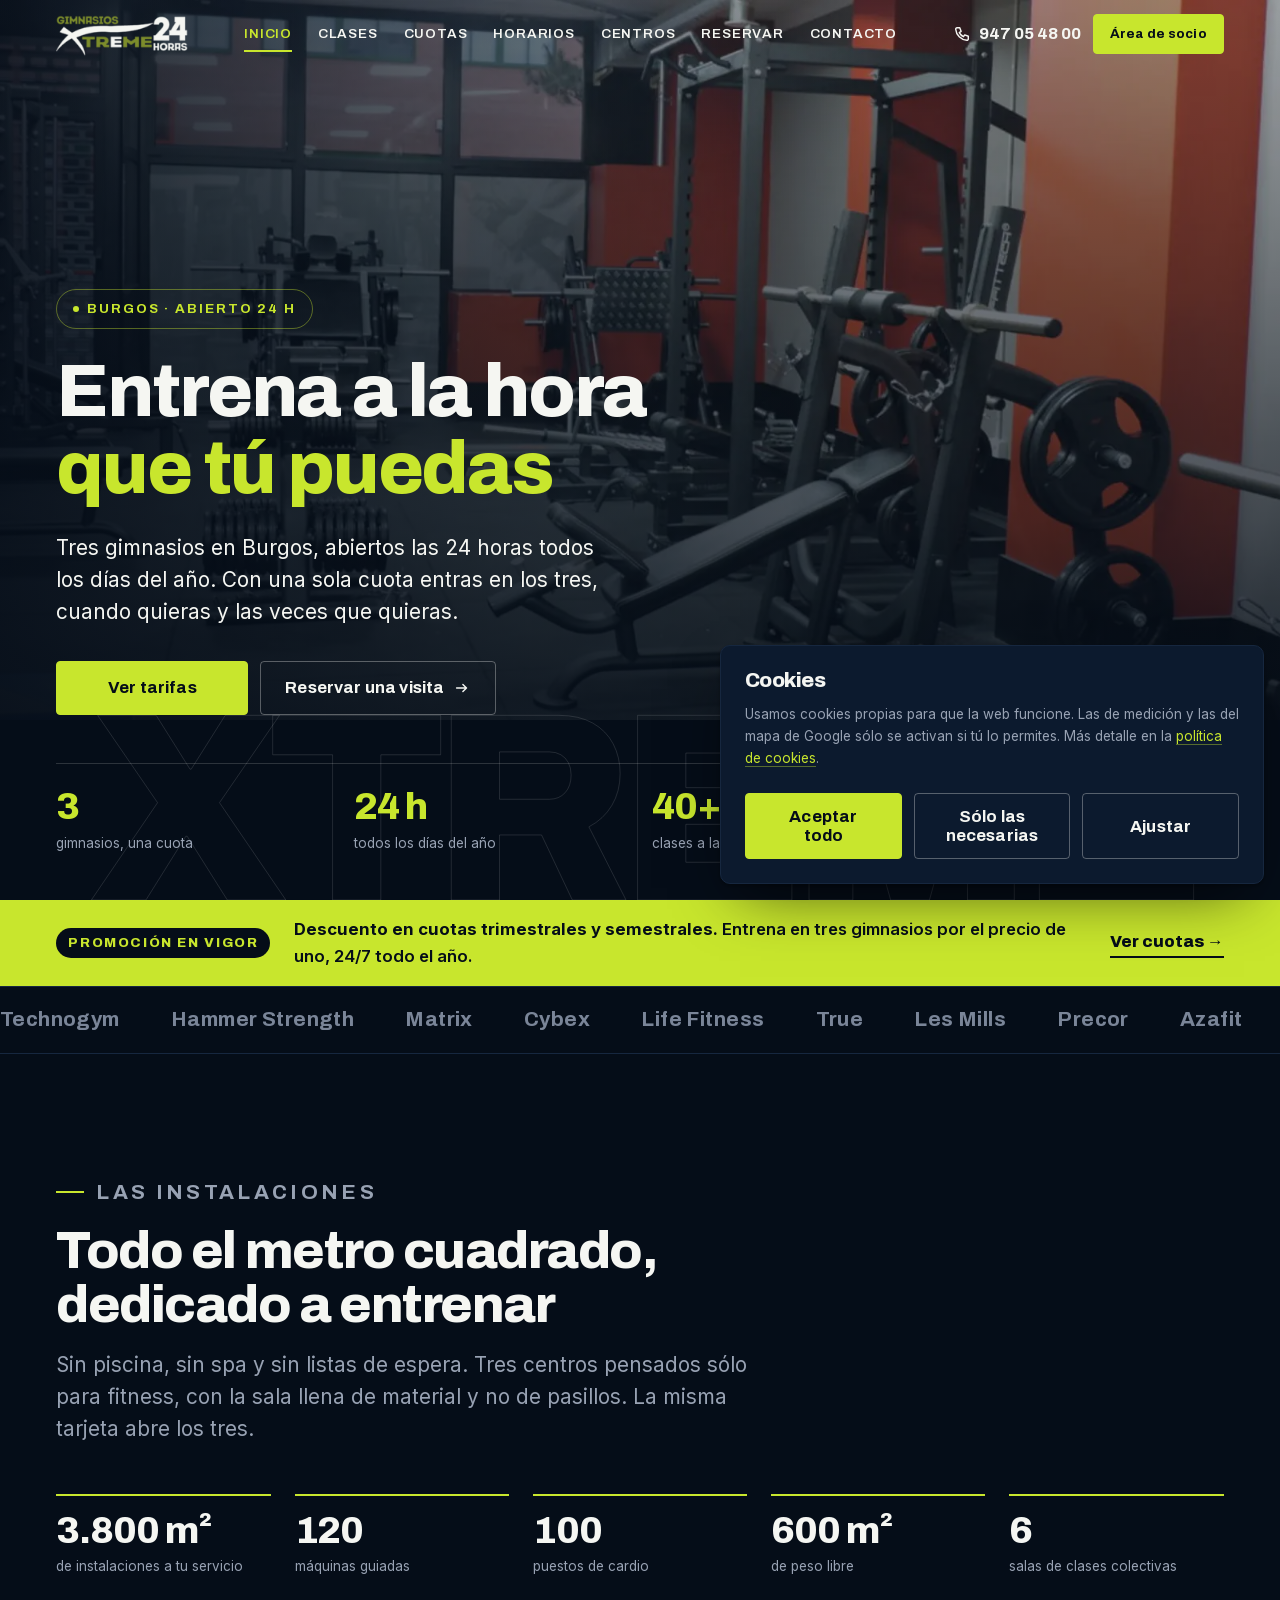
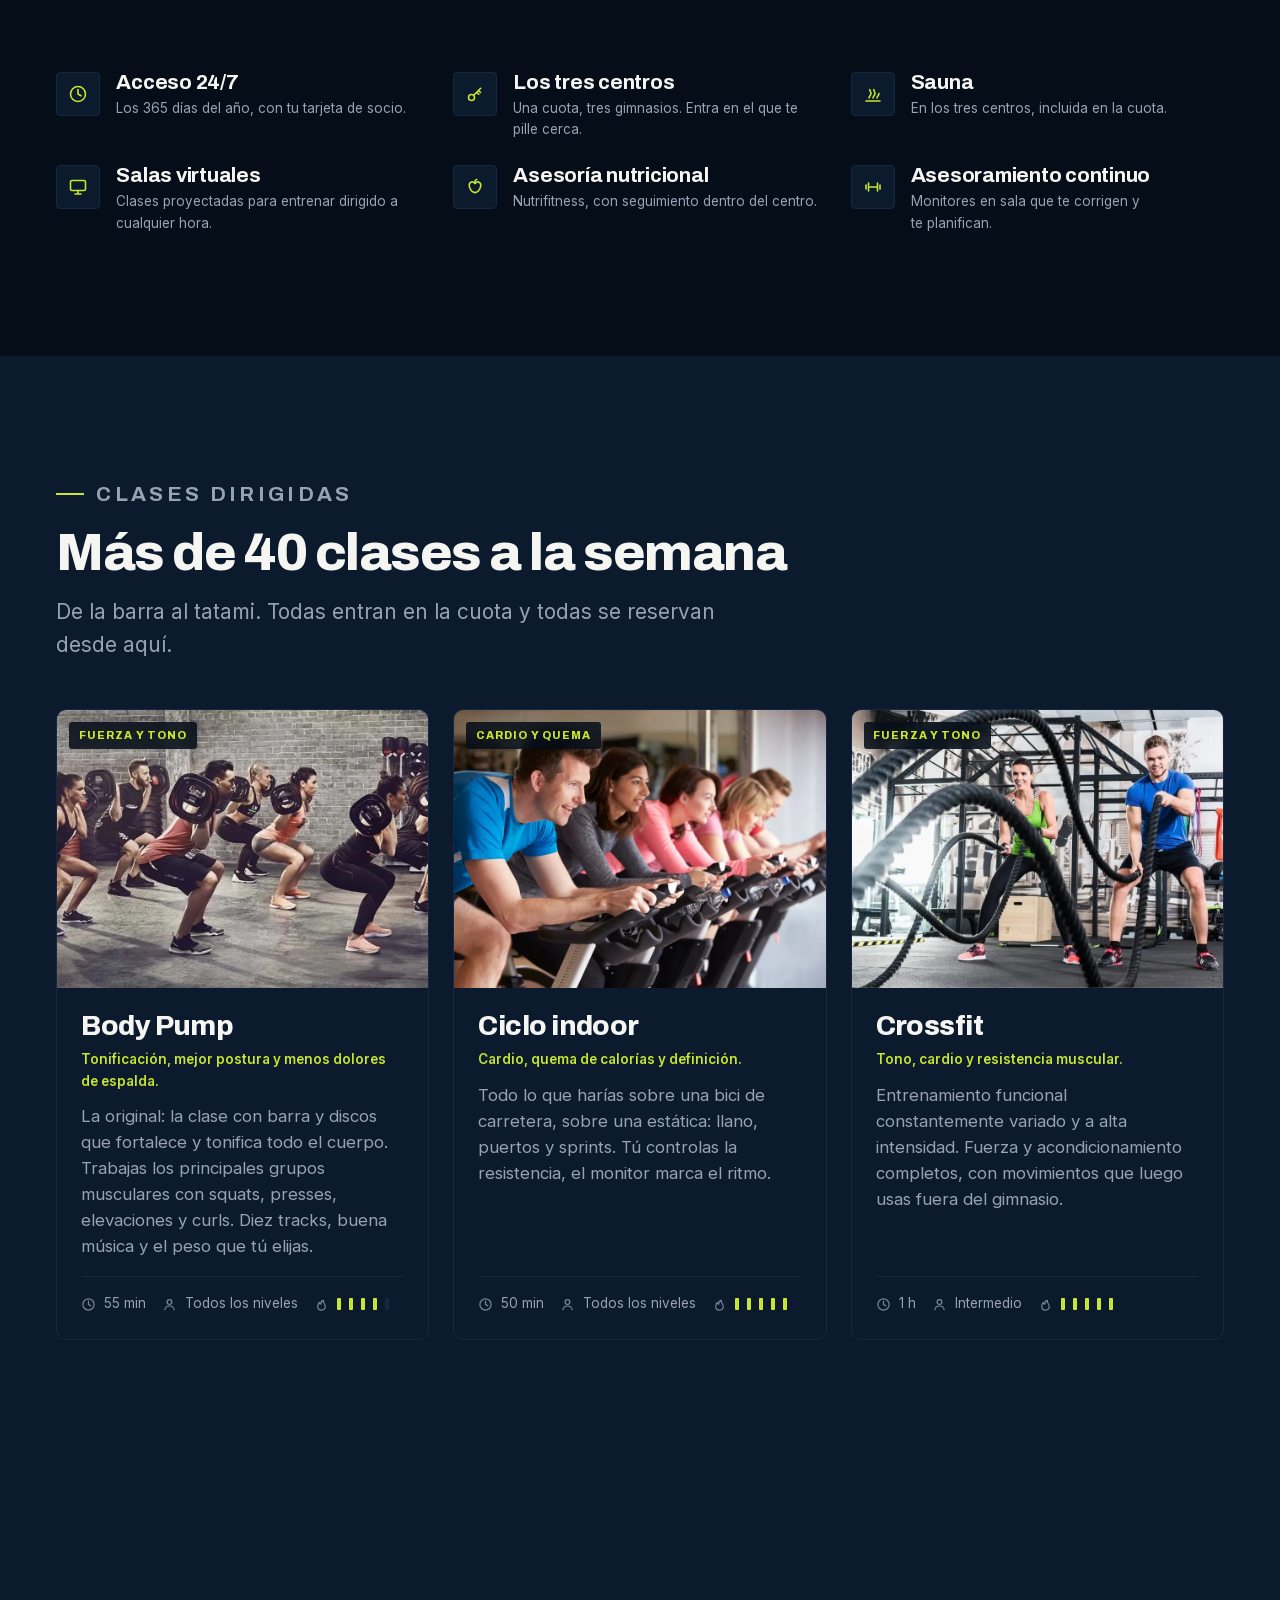
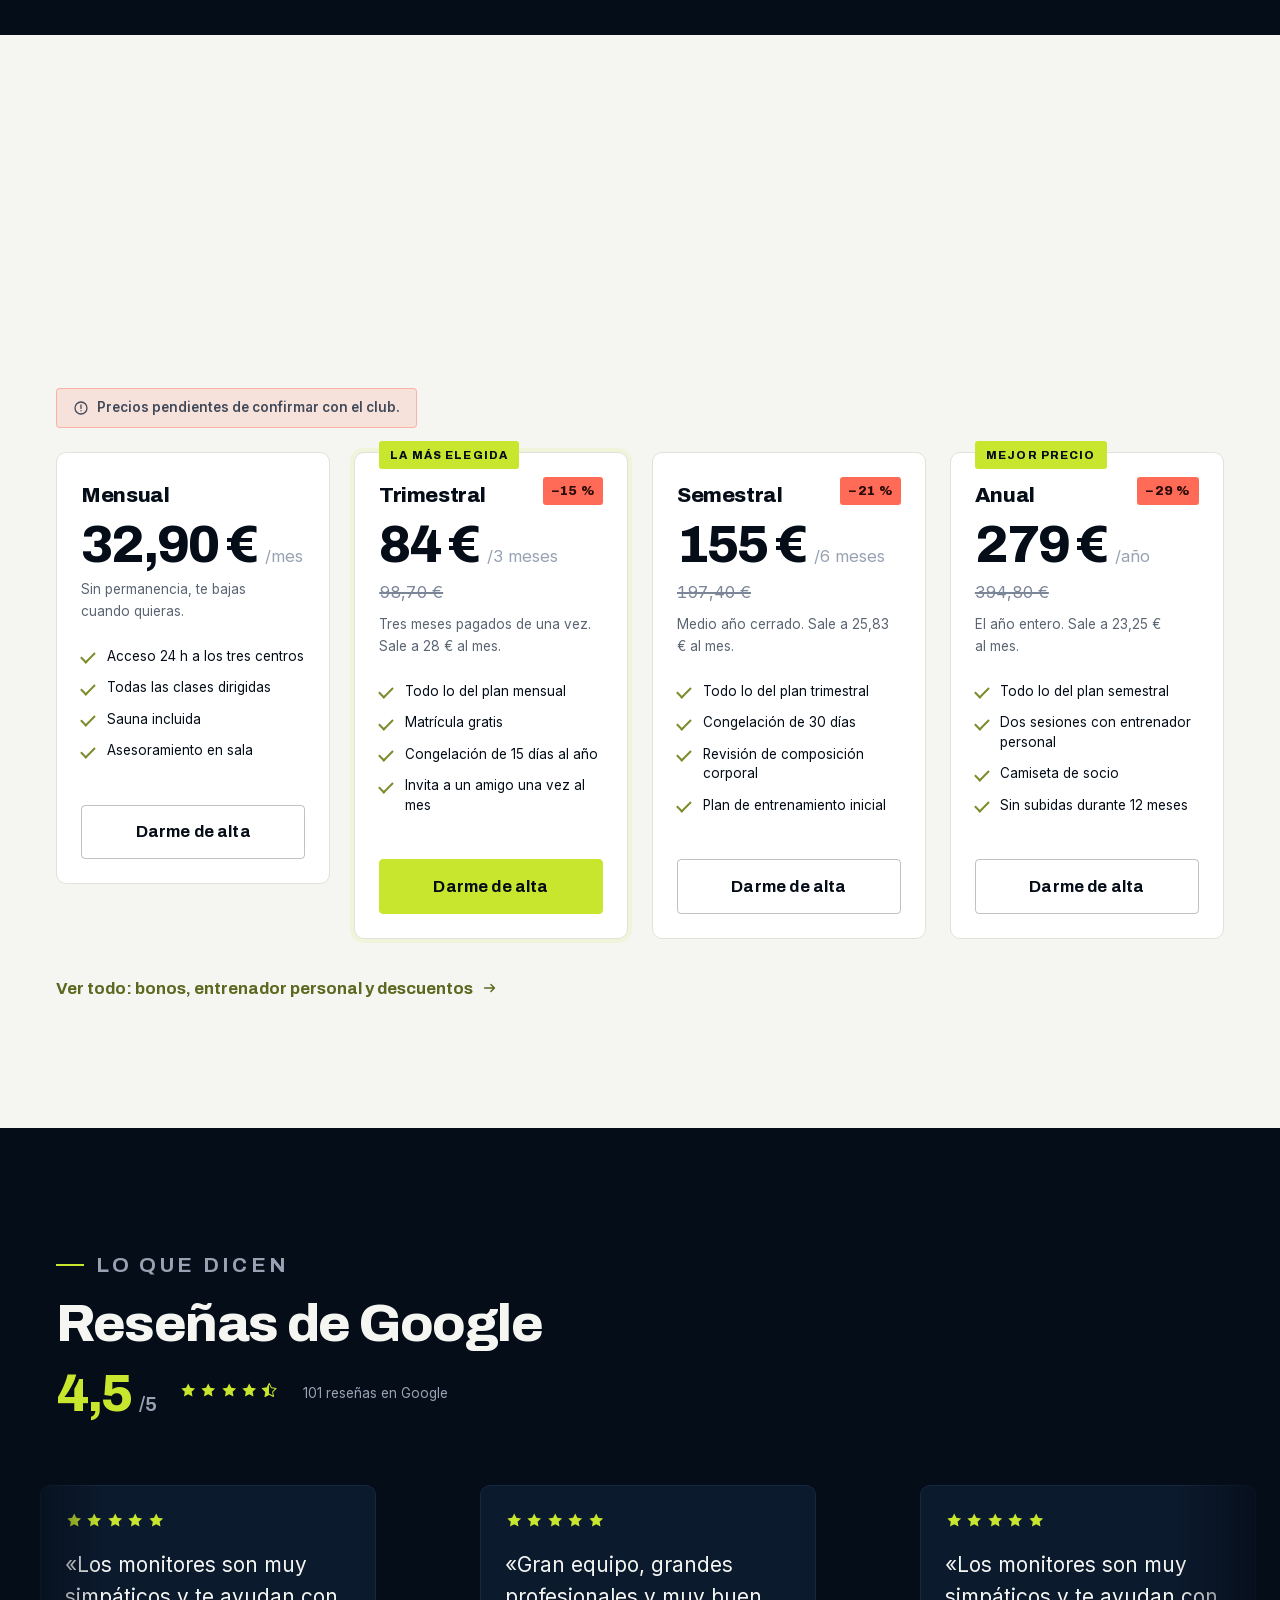
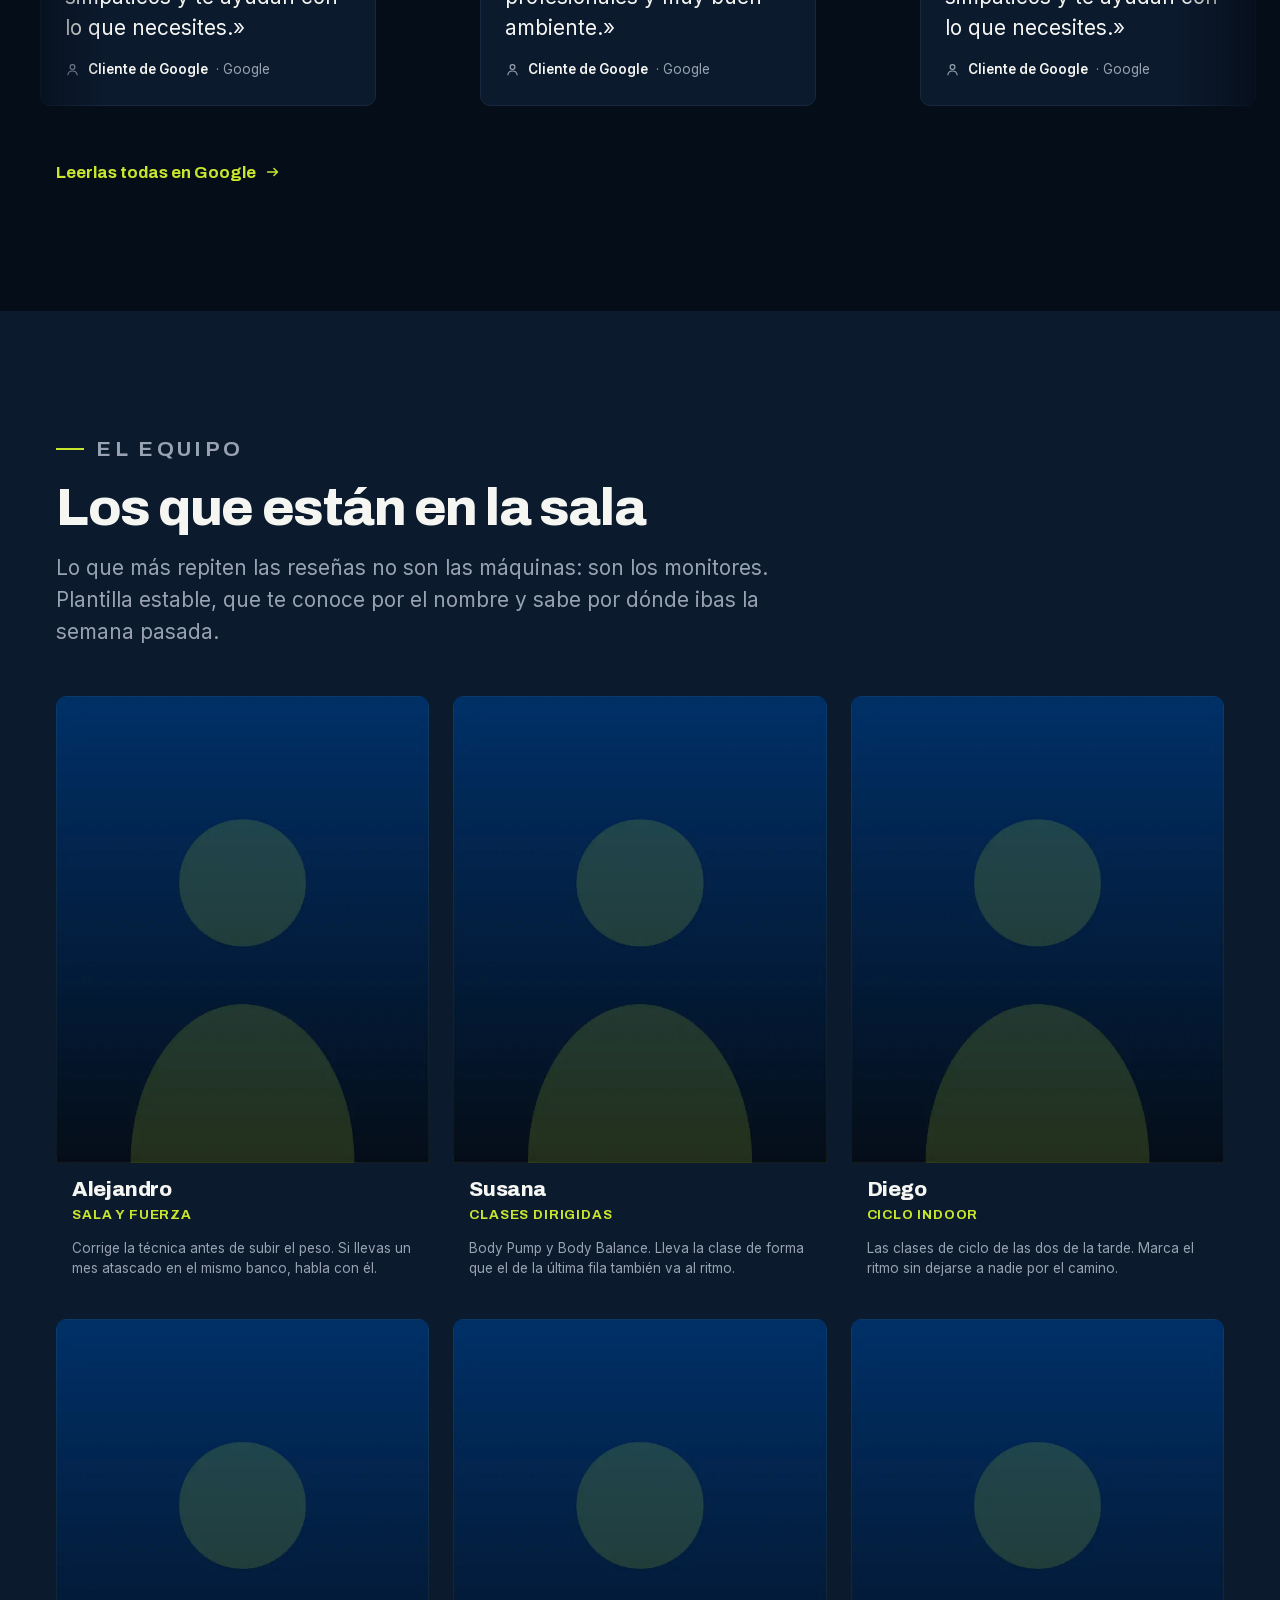
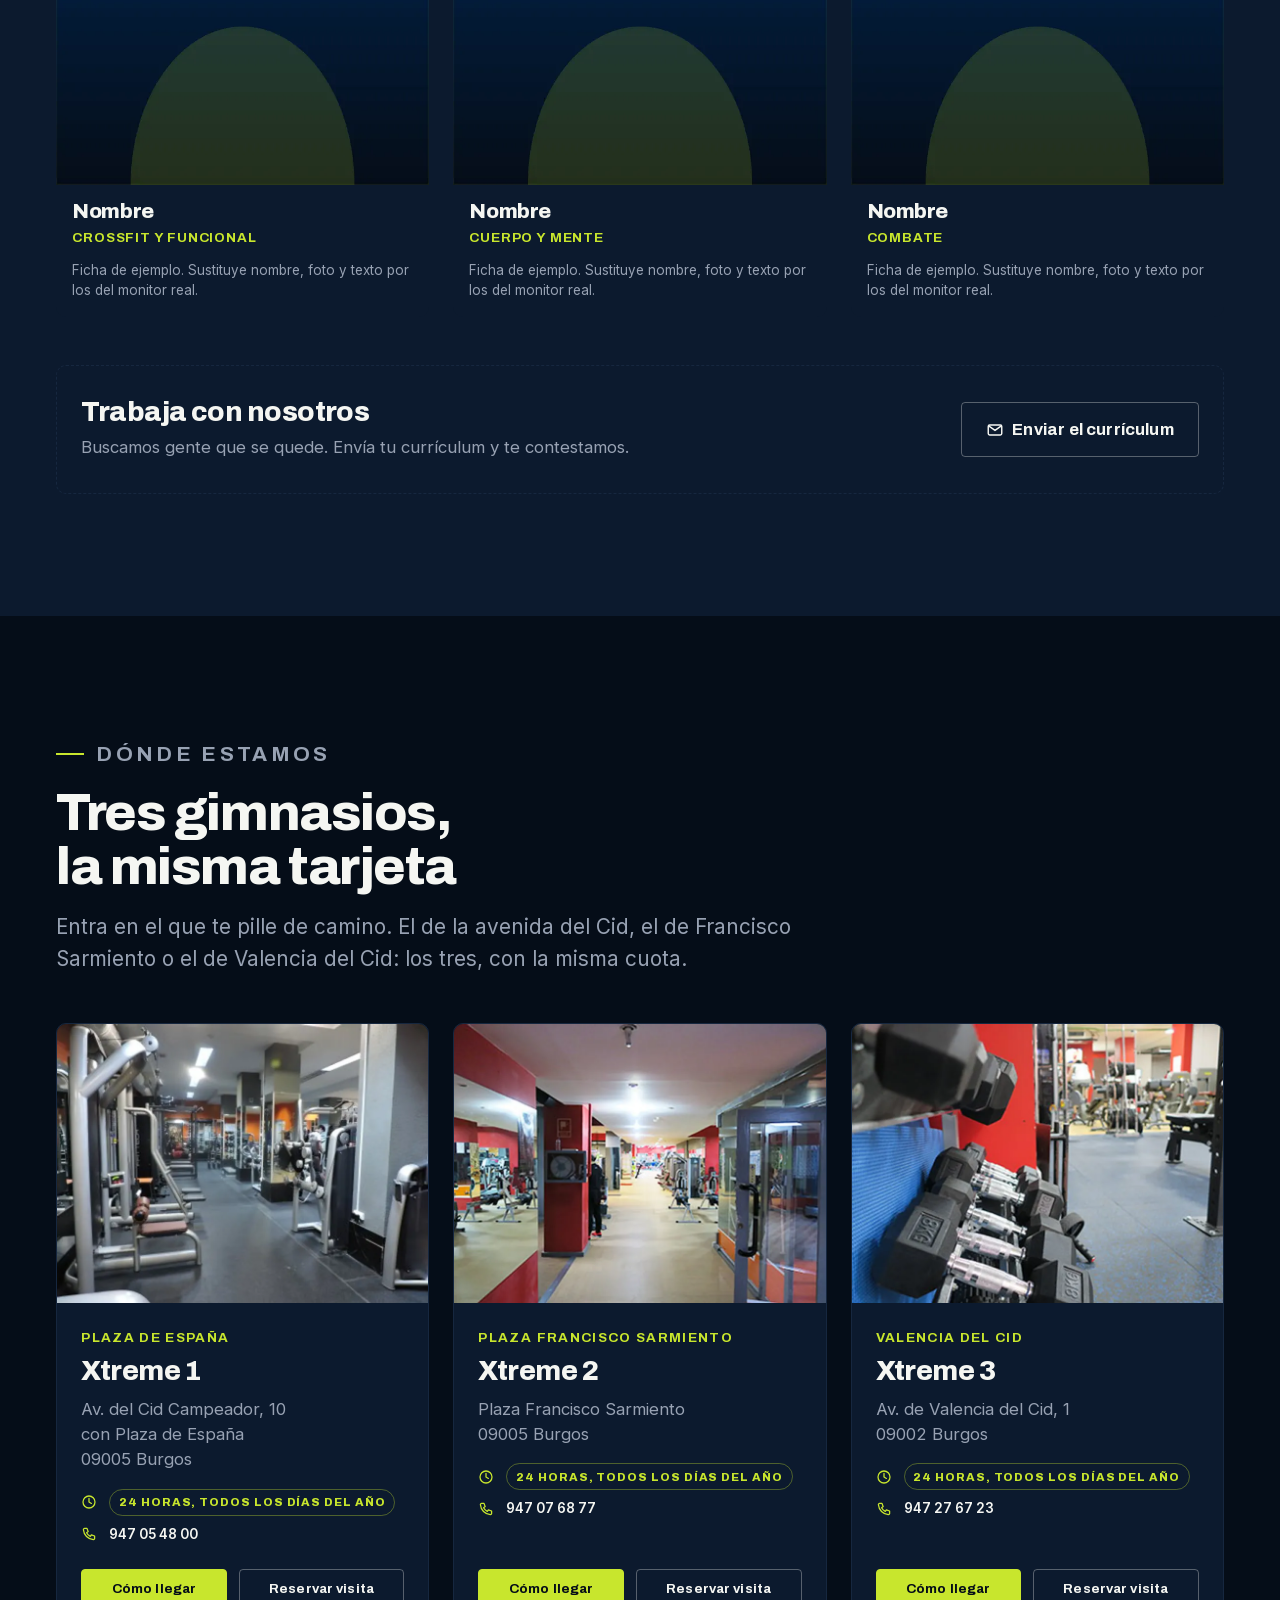
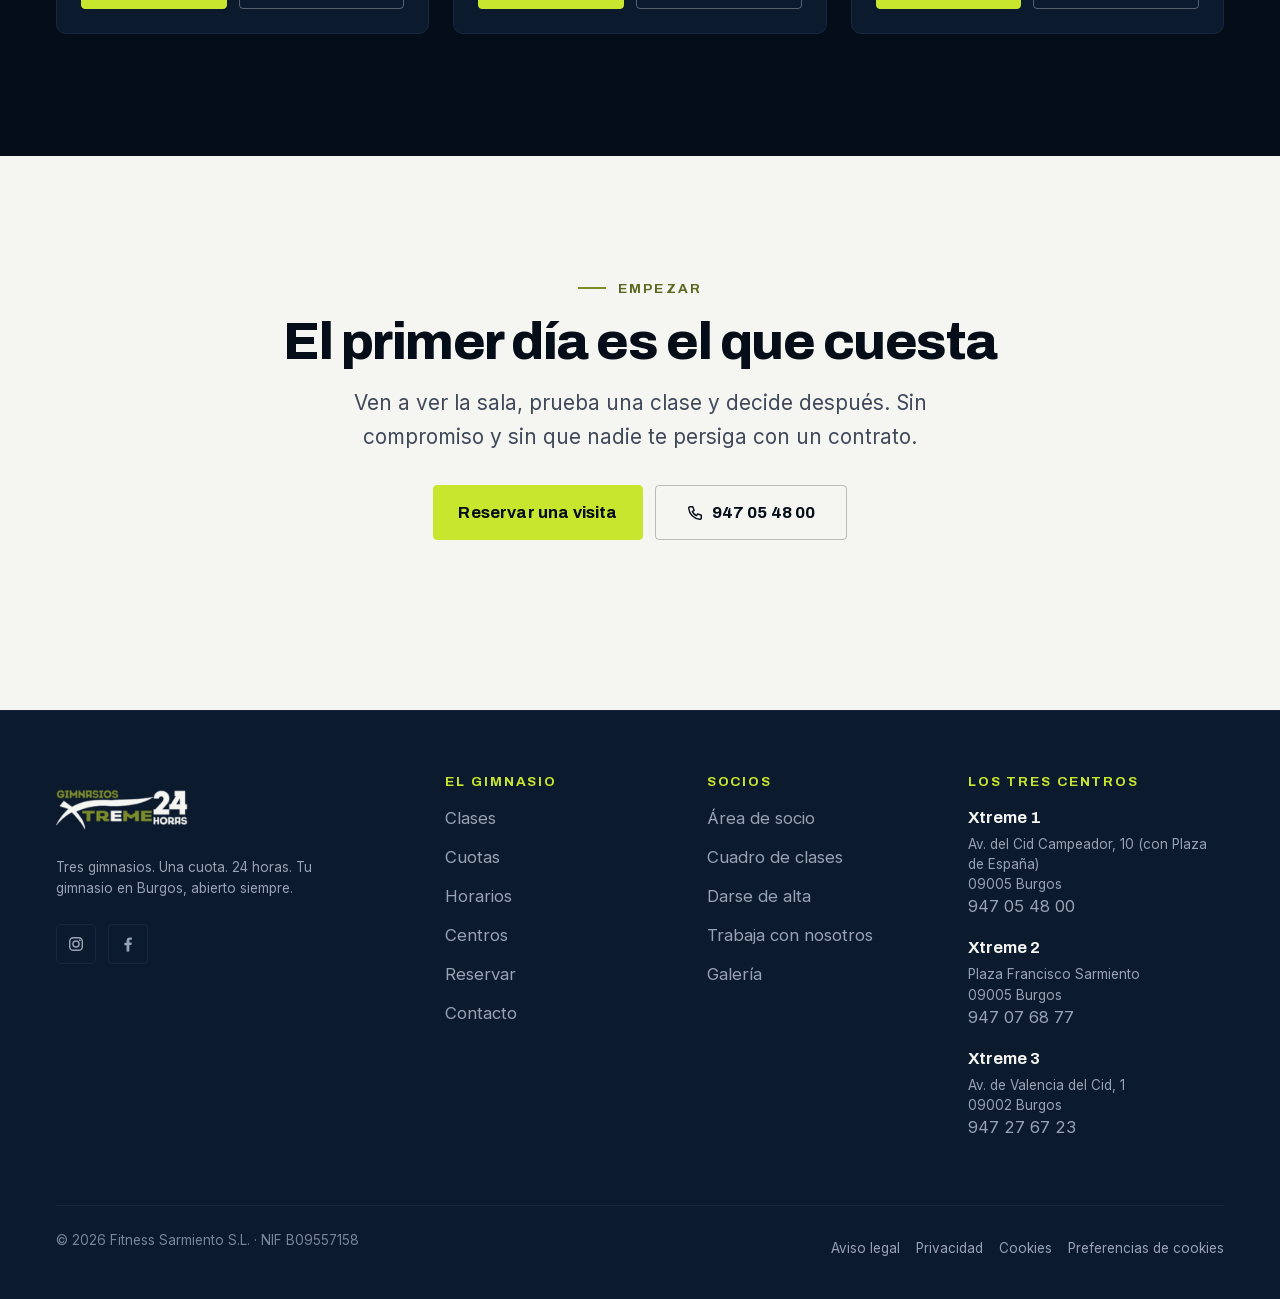
==== index.html @ cb96729c "Web de Gimnasios Xtreme Burgos Sitio estático en HTML, CSS y JavaScript sin frameworks, con todo el " ====
<!doctype html>
<html lang="es" data-raiz=".">
<head>
<meta charset="utf-8">
<meta name="viewport" content="width=device-width, initial-scale=1, viewport-fit=cover">
<meta name="theme-color" content="#050D18">

<title>Gimnasios Xtreme Burgos | 3 gimnasios 24 h con una sola cuota</title>
<meta name="description" content="Tres gimnasios en Burgos abiertos 24 horas todos los días del año con una sola cuota. 3.800 m² de instalaciones, 600 m² de peso libre, sauna y más de 40 clases dirigidas a la semana. Av. del Cid Campeador 10, Plaza Francisco Sarmiento y Valencia del Cid 1.">
<meta name="keywords" content="gimnasio Burgos, gimnasio 24 horas Burgos, gimnasio Avenida del Cid Burgos, clases dirigidas Burgos, crossfit Burgos, ciclo indoor Burgos, sauna gimnasio Burgos, peso libre Burgos">
<meta name="author" content="Gimnasios Xtreme Burgos">
<meta name="robots" content="index, follow, max-image-preview:large, max-snippet:-1">
<link rel="canonical" href="https://gimnasiosxtreme.es/">

<meta property="og:type" content="website">
<meta property="og:site_name" content="Gimnasios Xtreme Burgos">
<meta property="og:locale" content="es_ES">
<meta property="og:url" content="https://gimnasiosxtreme.es/">
<meta property="og:title" content="Gimnasios Xtreme Burgos | 3 gimnasios 24 h con una sola cuota">
<meta property="og:description" content="Tres gimnasios en Burgos abiertos 24 horas todos los días del año con una sola cuota. Más de 40 clases dirigidas a la semana, 600 m² de peso libre y sauna.">
<meta property="og:image" content="https://gimnasiosxtreme.es/assets/img/og-image.jpg">
<meta property="og:image:width" content="1200">
<meta property="og:image:height" content="630">
<meta property="og:image:alt" content="Gimnasios Xtreme Burgos — tres gimnasios abiertos 24 horas">

<meta name="twitter:card" content="summary_large_image">
<meta name="twitter:title" content="Gimnasios Xtreme Burgos | 3 gimnasios 24 h con una sola cuota">
<meta name="twitter:description" content="Tres gimnasios en Burgos abiertos 24 horas todos los días del año con una sola cuota.">
<meta name="twitter:image" content="https://gimnasiosxtreme.es/assets/img/og-image.jpg">

<meta name="geo.region" content="ES-BU">
<meta name="geo.placename" content="Burgos">
<meta name="geo.position" content="42.34385;-3.69795">
<meta name="ICBM" content="42.34385, -3.69795">

<link rel="icon" href="./assets/img/favicon-32.png" sizes="32x32" type="image/png">
<link rel="icon" href="./assets/img/favicon-192.png" sizes="192x192" type="image/png">
<link rel="apple-touch-icon" href="./assets/img/apple-touch-icon.png">
<link rel="manifest" href="./site.webmanifest">

<link rel="preload" as="font" type="font/woff2" href="./assets/fonts/archivo-latin.woff2" crossorigin>
<link rel="preload" as="font" type="font/woff2" href="./assets/fonts/inter-latin.woff2" crossorigin>
<link rel="preload" as="image" href="./assets/img/hero-poster.webp" type="image/webp" fetchpriority="high">
<link rel="stylesheet" href="./assets/css/fuentes.css">
<link rel="stylesheet" href="./assets/css/estilos.css">
<noscript><style>[data-anima]{opacity:1!important;transform:none!important}.intro,.intro-espacio{display:none!important}</style></noscript>

<script src="./lib/manifest.js"></script>
<script src="./lib/plantillas.js"></script>

<script type="application/ld+json">
{
  "@context": "https://schema.org",
  "@graph": [
    {
      "@type": ["HealthAndBeautyBusiness", "SportsActivityLocation", "ExerciseGym"],
      "@id": "https://gimnasiosxtreme.es/#negocio",
      "name": "Gimnasios Xtreme Burgos",
      "legalName": "Fitness Sarmiento S.L.",
      "url": "https://gimnasiosxtreme.es/",
      "logo": "https://gimnasiosxtreme.es/assets/img/Logo.png",
      "image": "https://gimnasiosxtreme.es/assets/img/og-image.jpg",
      "description": "Tres gimnasios en Burgos abiertos las 24 horas todos los días del año. Con una sola cuota se accede a los tres: 3.800 m² de instalaciones, 600 m² de peso libre, sauna y más de 40 clases dirigidas a la semana.",
      "telephone": "+34947054800",
      "vatID": "B09557158",
      "priceRange": "€€",
      "currenciesAccepted": "EUR",
      "areaServed": { "@type": "City", "name": "Burgos" },
      "address": {
        "@type": "PostalAddress",
        "streetAddress": "Av. del Cid Campeador, 10",
        "addressLocality": "Burgos",
        "postalCode": "09005",
        "addressRegion": "Burgos",
        "addressCountry": "ES"
      },
      "geo": { "@type": "GeoCoordinates", "latitude": 42.34385, "longitude": -3.69795 },
      "openingHoursSpecification": [{
        "@type": "OpeningHoursSpecification",
        "dayOfWeek": ["Monday","Tuesday","Wednesday","Thursday","Friday","Saturday","Sunday"],
        "opens": "00:00", "closes": "23:59"
      }],
      "sameAs": [
        "https://www.instagram.com/xtreme_gimnasios/",
        "https://www.facebook.com/xtremeburgos"
      ],
      "aggregateRating": {
        "@type": "AggregateRating",
        "ratingValue": "4.5",
        "reviewCount": "101",
        "bestRating": "5",
        "worstRating": "1"
      },
      "amenityFeature": [
        { "@type": "LocationFeatureSpecification", "name": "Abierto 24 horas", "value": true },
        { "@type": "LocationFeatureSpecification", "name": "Sauna", "value": true },
        { "@type": "LocationFeatureSpecification", "name": "Peso libre", "value": true },
        { "@type": "LocationFeatureSpecification", "name": "Clases dirigidas", "value": true },
        { "@type": "LocationFeatureSpecification", "name": "Salas de entrenamiento virtual", "value": true },
        { "@type": "LocationFeatureSpecification", "name": "Asesoramiento nutricional", "value": true }
      ],
      "department": [
        { "@type": "ExerciseGym", "name": "Xtreme 1 · Plaza de España", "telephone": "+34947054800",
          "address": { "@type": "PostalAddress", "streetAddress": "Av. del Cid Campeador, 10", "postalCode": "09005", "addressLocality": "Burgos", "addressCountry": "ES" } },
        { "@type": "ExerciseGym", "name": "Xtreme 2 · Plaza Francisco Sarmiento", "telephone": "+34947076877",
          "address": { "@type": "PostalAddress", "streetAddress": "Plaza Francisco Sarmiento", "postalCode": "09005", "addressLocality": "Burgos", "addressCountry": "ES" } },
        { "@type": "ExerciseGym", "name": "Xtreme 3 · Valencia del Cid", "telephone": "+34947276723",
          "address": { "@type": "PostalAddress", "streetAddress": "Av. de Valencia del Cid, 1", "postalCode": "09002", "addressLocality": "Burgos", "addressCountry": "ES" } }
      ]
    },
    {
      "@type": "WebSite",
      "@id": "https://gimnasiosxtreme.es/#web",
      "url": "https://gimnasiosxtreme.es/",
      "name": "Gimnasios Xtreme Burgos",
      "inLanguage": "es-ES",
      "publisher": { "@id": "https://gimnasiosxtreme.es/#negocio" }
    }
  ]
}
</script>
</head>
<body>

<div data-cabecera></div>

<main id="principal">

  <!-- intro cinematográfica: la monta intro.js y se retira sola -->
  <div data-intro></div>

  <!-- portada con vídeo de fondo -->
  <div data-portada></div>

  <div data-promo></div>

  <!-- cinta de marcas de equipamiento -->
  <div data-cinta-marcas></div>

  <!-- instalaciones y cifras -->
  <section class="seccion" id="instalaciones" aria-labelledby="t-instalaciones"></section>

  <!-- clases destacadas -->
  <section class="seccion seccion--acero" id="clases" aria-labelledby="t-clases"></section>

  <!-- horas punta en tiempo real -->
  <section class="seccion" id="horas-punta" aria-labelledby="t-ocupacion"></section>

  <!-- cuotas -->
  <section class="seccion seccion--clara" id="cuotas" aria-labelledby="t-cuotas"></section>

  <!-- reseñas -->
  <section class="seccion" id="resenas" aria-labelledby="t-resenas"></section>

  <!-- equipo -->
  <section class="seccion seccion--acero" id="equipo" aria-labelledby="t-equipo"></section>

  <!-- centros -->
  <section class="seccion" id="centros" aria-labelledby="t-centros"></section>

  <!-- cierre -->
  <section class="seccion seccion--clara" id="empezar" aria-labelledby="t-empezar"></section>

</main>

<div data-pie></div>

<script src="./assets/js/nucleo.js"></script>
<script src="./assets/js/componentes.js"></script>
<script src="./assets/js/intro.js"></script>
<script src="./assets/js/portada.js"></script>
<script src="./assets/js/secciones.js"></script>
<script src="./assets/js/ocupacion.js"></script>
</body>
</html>
---- assets/css/fuentes.css ----
/* Tipografías servidas desde el propio sitio: ni una petición a Google.
   Variables (una sola descarga cubre todos los pesos). */

@font-face {
  font-family: 'Archivo';
  font-style: normal;
  font-weight: 500 800;
  font-display: swap;
  src: url('../fonts/archivo-latin.woff2') format('woff2');
  unicode-range: U+0000-00FF, U+0131, U+0152-0153, U+02BB-02BC, U+02C6, U+02DA,
    U+02DC, U+0304, U+0308, U+0329, U+2000-206F, U+20AC, U+2122, U+2191, U+2193,
    U+2212, U+2215, U+FEFF, U+FFFD;
}
@font-face {
  font-family: 'Archivo';
  font-style: normal;
  font-weight: 500 800;
  font-display: swap;
  src: url('../fonts/archivo-latin-ext.woff2') format('woff2');
  unicode-range: U+0100-02BA, U+02BD-02C5, U+02C7-02CC, U+02CE-02D7, U+02DD-02FF,
    U+0304, U+0308, U+0329, U+1D00-1DBF, U+1E00-1E9F, U+1EF2-1EFF, U+2020,
    U+20A0-20AB, U+20AD-20C0, U+2113, U+2C60-2C7F, U+A720-A7FF;
}

@font-face {
  font-family: 'Inter';
  font-style: normal;
  font-weight: 400 700;
  font-display: swap;
  src: url('../fonts/inter-latin.woff2') format('woff2');
  unicode-range: U+0000-00FF, U+0131, U+0152-0153, U+02BB-02BC, U+02C6, U+02DA,
    U+02DC, U+0304, U+0308, U+0329, U+2000-206F, U+20AC, U+2122, U+2191, U+2193,
    U+2212, U+2215, U+FEFF, U+FFFD;
}
@font-face {
  font-family: 'Inter';
  font-style: normal;
  font-weight: 400 700;
  font-display: swap;
  src: url('../fonts/inter-latin-ext.woff2') format('woff2');
  unicode-range: U+0100-02BA, U+02BD-02C5, U+02C7-02CC, U+02CE-02D7, U+02DD-02FF,
    U+0304, U+0308, U+0329, U+1D00-1DBF, U+1E00-1E9F, U+1EF2-1EFF, U+2020,
    U+20A0-20AB, U+20AD-20C0, U+2113, U+2C60-2C7F, U+A720-A7FF;
}
---- assets/css/estilos.css ----
/* =============================================================================
   GIMNASIOS XTREME BURGOS — HOJA DE ESTILO
   -----------------------------------------------------------------------------
   Orden: fichas de color y medida · base · maquetación · componentes · páginas.
   Diseñada primero para móvil (360 px) y comprobada en 768, 1024 y 1440.
   Los colores salen del logotipo real del club (azul #003068, lima #7C8C2B).
   ========================================================================== */

/* ------------------------------------------------------------------ fichas */
:root {
  /* color */
  --tinta:    #050D18;
  --acero:    #0C1A2E;
  --pizarra:  #16273F;
  --azul:     #003068;
  --azul-vivo:#3E86D6;
  --lima:     #C8E62D;
  --lima-sombra: #A9C41C;
  --oliva:    #7C8C2B;      /* lima del logotipo: sirve como acento y como filete */
  --oliva-texto: #5C6820;   /* la misma familia, ya legible sobre el hueso (5,6:1) */
  --hueso:    #F5F6F2;
  --humo:     #DFE3DA;
  --gris:     #98A2B3;
  --gris-claro: #7A8598;   /* 5,2:1 sobre el fondo — cumple AA en texto normal */
  --alerta:   #FF6B57;
  --exito:    #5FD08A;

  --texto:        var(--hueso);
  --texto-suave:  var(--gris);
  --fondo:        var(--tinta);
  --superficie:   var(--acero);
  --borde:        var(--pizarra);

  /* tipografía */
  --tipo-titulo: 'Archivo', 'Helvetica Neue', Arial, sans-serif;
  --tipo-texto:  'Inter', -apple-system, BlinkMacSystemFont, 'Segoe UI', Roboto, sans-serif;

  /* escala tipográfica fluida — razón 1,22 en móvil y 1,26 en escritorio */
  --t--1: clamp(0.78rem, 0.76rem + 0.10vw, 0.84rem);
  --t-0:  clamp(0.95rem, 0.92rem + 0.16vw, 1.06rem);
  --t-1:  clamp(1.12rem, 1.06rem + 0.30vw, 1.34rem);
  --t-2:  clamp(1.36rem, 1.24rem + 0.60vw, 1.78rem);
  --t-3:  clamp(1.66rem, 1.42rem + 1.16vw, 2.50rem);
  --t-4:  clamp(2.05rem, 1.60rem + 2.10vw, 3.60rem);
  --t-5:  clamp(2.50rem, 1.70rem + 3.70vw, 5.20rem);
  --t-6:  clamp(3.10rem, 1.60rem + 6.90vw, 8.00rem);

  /* ritmo vertical: todo es múltiplo de 4 px */
  --e-1: 0.25rem;  --e-2: 0.5rem;   --e-3: 0.75rem;  --e-4: 1rem;
  --e-5: 1.5rem;   --e-6: 2rem;     --e-7: 3rem;     --e-8: 4rem;
  --e-9: 6rem;     --e-10: 8rem;
  --seccion: clamp(3.5rem, 2rem + 7vw, 8rem);

  /* medida */
  --ancho: 78rem;                    /* 1248 px */
  --ancho-texto: 38rem;
  --margen: clamp(1.15rem, 0.6rem + 2.4vw, 3.5rem);
  --radio: 4px;
  --radio-g: 10px;

  /* movimiento */
  --curva: cubic-bezier(0.22, 0.61, 0.36, 1);
  --curva-suave: cubic-bezier(0.4, 0, 0.2, 1);
  --rapido: 160ms;
  --medio: 320ms;
  --lento: 640ms;

  --sombra: 0 1px 2px rgb(0 0 0 / 0.30), 0 8px 24px -12px rgb(0 0 0 / 0.55);
  --sombra-alta: 0 2px 4px rgb(0 0 0 / 0.30), 0 24px 60px -20px rgb(0 0 0 / 0.70);

  --cabecera: 4.25rem;
  color-scheme: dark;
}

/* -------------------------------------------------------------------- base */
*, *::before, *::after { box-sizing: border-box; }

html {
  -webkit-text-size-adjust: 100%;
  scroll-behavior: smooth;
  scroll-padding-top: calc(var(--cabecera) + 1rem);
}

body {
  margin: 0;
  background: var(--fondo);
  color: var(--texto);
  font-family: var(--tipo-texto);
  font-size: var(--t-0);
  line-height: 1.62;
  font-synthesis-weight: none;
  -webkit-font-smoothing: antialiased;
  -moz-osx-font-smoothing: grayscale;
  overflow-x: hidden;
}

/* Bloquea el scroll cuando hay un diálogo o el menú abierto */
body.sin-scroll { overflow: hidden; }

h1, h2, h3, h4, h5 {
  font-family: var(--tipo-titulo);
  font-weight: 800;
  line-height: 1.04;
  letter-spacing: -0.028em;
  margin: 0 0 var(--e-4);
  text-wrap: balance;
}
h1 { font-size: var(--t-5); }
h2 { font-size: var(--t-4); }
h3 { font-size: var(--t-2); letter-spacing: -0.02em; }
h4 { font-size: var(--t-1); letter-spacing: -0.012em; font-weight: 700; }

p { margin: 0 0 var(--e-4); text-wrap: pretty; }
p:last-child { margin-bottom: 0; }

a { color: inherit; text-decoration-color: color-mix(in srgb, currentColor 40%, transparent); text-underline-offset: 0.22em; }
a:hover { text-decoration-color: currentColor; }

img, picture, video, svg { max-width: 100%; height: auto; display: block; }

ul, ol { margin: 0 0 var(--e-4); padding-left: 1.15em; }
li { margin-bottom: var(--e-2); }
li:last-child { margin-bottom: 0; }

strong, b { font-weight: 650; }

hr { border: 0; border-top: 1px solid var(--borde); margin: var(--e-7) 0; }

::selection { background: var(--lima); color: var(--tinta); }

/* foco visible siempre, en todo */
:focus-visible {
  outline: 2px solid var(--lima);
  outline-offset: 3px;
  border-radius: 2px;
}
:focus:not(:focus-visible) { outline: none; }

/* salto al contenido, para teclado y lector de pantalla */
.saltar {
  position: absolute; left: var(--margen); top: -100vh; z-index: 200;
  background: var(--lima); color: var(--tinta);
  padding: var(--e-3) var(--e-5); font-weight: 700; border-radius: var(--radio);
  text-decoration: none;
}
.saltar:focus { top: var(--e-3); }

.solo-lector {
  position: absolute !important; width: 1px; height: 1px; padding: 0; margin: -1px;
  overflow: hidden; clip: rect(0 0 0 0); clip-path: inset(50%); white-space: nowrap; border: 0;
}

/* ------------------------------------------------------------- maquetación */
.contenedor {
  width: 100%;
  max-width: var(--ancho);
  margin-inline: auto;
  padding-inline: var(--margen);
}
.contenedor-estrecho { max-width: 52rem; }

.seccion { padding-block: var(--seccion); position: relative; }
.seccion--clara { background: var(--hueso); color: var(--tinta); }
.seccion--clara .titulillo { color: var(--oliva-texto); }
.seccion--clara .titulillo::before { background: var(--oliva); }
.seccion--clara p { color: #40495A; }
.seccion--clara h2, .seccion--clara h3 { color: var(--tinta); }
.seccion--acero { background: var(--acero); }

.seccion__cabecera { max-width: 46rem; margin-bottom: var(--e-7); }

/* Portadilla de página interior: el titular y la sección que le sigue tienen
   que leerse como un bloque, no como dos secciones separadas por un vacío. */
.portadilla {
  padding-top: calc(var(--cabecera) + clamp(2.5rem, 1.5rem + 4vw, 5rem));
  padding-bottom: 0;
}
.portadilla .seccion__cabecera { margin-bottom: clamp(2rem, 1.2rem + 2.5vw, 3.5rem); }
.portadilla + .seccion { padding-top: 0; }
.seccion__cabecera--centrada { margin-inline: auto; text-align: center; }
.seccion__cabecera p { font-size: var(--t-1); color: var(--texto-suave); line-height: 1.55; }
/* Sobre el fondo claro, el gris de los textos secundarios no llega al
   contraste mínimo: aquí manda el azul apagado. */
.seccion--clara .seccion__cabecera p { color: #40495A; }

/* rótulo pequeño con guion delante */
.titulillo {
  display: flex; align-items: center; gap: var(--e-3);
  font-family: var(--tipo-titulo);
  font-size: var(--t--1); font-weight: 700;
  letter-spacing: 0.16em; text-transform: uppercase;
  color: var(--lima);
  margin-bottom: var(--e-4);
}
.titulillo::before {
  content: ''; width: 1.75rem; height: 2px; background: var(--lima); flex: none;
}
.seccion__cabecera--centrada .titulillo { justify-content: center; }

.rejilla { display: grid; gap: var(--e-5); }
@media (min-width: 40em)  { .rejilla--2 { grid-template-columns: repeat(2, 1fr); } }
@media (min-width: 48em)  { .rejilla--3 { grid-template-columns: repeat(2, 1fr); } }
@media (min-width: 64em)  { .rejilla--3 { grid-template-columns: repeat(3, 1fr); }
                            .rejilla--4 { grid-template-columns: repeat(2, 1fr); } }
@media (min-width: 80em)  { .rejilla--4 { grid-template-columns: repeat(4, 1fr); } }

/* ----------------------------------------------------------------- botones */
.boton {
  --bg: var(--lima); --fg: var(--tinta); --bd: var(--lima);
  display: inline-flex; align-items: center; justify-content: center; gap: var(--e-2);
  min-height: 3rem;
  padding: 0.8rem 1.5rem;
  background: var(--bg); color: var(--fg);
  border: 1.5px solid var(--bd); border-radius: var(--radio);
  font-family: var(--tipo-titulo); font-size: var(--t-0); font-weight: 700;
  letter-spacing: 0.01em;
  text-decoration: none; cursor: pointer;
  transition: transform var(--rapido) var(--curva), background var(--rapido) linear,
              border-color var(--rapido) linear, color var(--rapido) linear;
}
.boton:hover { background: var(--lima-sombra); border-color: var(--lima-sombra); transform: translateY(-1px); }
.boton:active { transform: translateY(0); }
.boton[disabled], .boton[aria-disabled='true'] { opacity: 0.45; pointer-events: none; }

.boton--fantasma { --bg: transparent; --fg: var(--hueso); --bd: color-mix(in srgb, var(--hueso) 32%, transparent); }
.boton--fantasma:hover { background: color-mix(in srgb, var(--hueso) 8%, transparent); border-color: var(--hueso); }
.seccion--clara .boton--fantasma { --fg: var(--tinta); --bd: color-mix(in srgb, var(--tinta) 25%, transparent); }
.seccion--clara .boton--fantasma:hover { background: color-mix(in srgb, var(--tinta) 6%, transparent); border-color: var(--tinta); }

.boton--pequeno { min-height: 2.5rem; padding: 0.5rem 1rem; font-size: var(--t--1); }
.boton--ancho { width: 100%; }

/* enlace con flecha que se desplaza */
.enlace-flecha {
  display: inline-flex; align-items: center; gap: var(--e-2);
  font-family: var(--tipo-titulo); font-weight: 700; font-size: var(--t-0);
  color: var(--lima); text-decoration: none;
  padding-block: var(--e-1);
}
.enlace-flecha svg { transition: transform var(--medio) var(--curva); flex: none; }
.enlace-flecha:hover svg { transform: translateX(4px); }
.seccion--clara .enlace-flecha { color: var(--oliva-texto); }

/* --------------------------------------------------------------- cabecera */
.cabecera {
  position: fixed; inset: 0 0 auto 0; z-index: 90;
  height: var(--cabecera);
  display: flex; align-items: center;
  border-bottom: 1px solid transparent;
  transition: transform var(--medio) var(--curva),
              background var(--medio) var(--curva-suave),
              border-color var(--medio) linear;
}
.cabecera--fija {
  background: color-mix(in srgb, var(--tinta) 88%, transparent);
  backdrop-filter: blur(14px) saturate(140%);
  -webkit-backdrop-filter: blur(14px) saturate(140%);
  border-bottom-color: var(--borde);
}
.cabecera--oculta { transform: translateY(-100%); }

.cabecera__interior {
  width: 100%; max-width: var(--ancho); margin-inline: auto;
  padding-inline: var(--margen);
  display: flex; align-items: center; justify-content: space-between; gap: var(--e-4);
}

.marca { display: flex; align-items: center; flex: none; text-decoration: none; }
.marca img { width: 118px; height: 59px; object-fit: contain; }
@media (min-width: 64em) { .marca img { width: 132px; height: 66px; } }

.navegacion { display: none; }
@media (min-width: 64em) {
  .navegacion { display: flex; align-items: center; gap: clamp(0.5rem, 1.4vw, 1.5rem); }
}
.navegacion a {
  font-family: var(--tipo-titulo); font-size: var(--t--1); font-weight: 600;
  letter-spacing: 0.06em; text-transform: uppercase;
  color: var(--hueso); text-decoration: none;
  padding: var(--e-2) var(--e-1); position: relative;
  white-space: nowrap;
}
.navegacion a::after {
  content: ''; position: absolute; left: var(--e-1); right: var(--e-1); bottom: 0;
  height: 2px; background: var(--lima);
  transform: scaleX(0); transform-origin: left;
  transition: transform var(--medio) var(--curva);
}
.navegacion a:hover::after, .navegacion a[aria-current='page']::after { transform: scaleX(1); }
.navegacion a[aria-current='page'] { color: var(--lima); }

.cabecera__acciones { display: flex; align-items: center; gap: var(--e-3); }
.cabecera__tel {
  display: none; align-items: center; gap: var(--e-2);
  font-family: var(--tipo-titulo); font-weight: 700; font-size: var(--t-0);
  color: var(--hueso); text-decoration: none; white-space: nowrap;
}
@media (min-width: 48em) { .cabecera__tel { display: inline-flex; } }
.cabecera__tel:hover { color: var(--lima); }
.cabecera .boton { display: none; }
@media (min-width: 64em) { .cabecera .boton { display: inline-flex; } }

/* botón hamburguesa */
.hamburguesa {
  display: inline-flex; flex-direction: column; justify-content: center; gap: 5px;
  width: 2.75rem; height: 2.75rem; padding: 0 0.55rem;
  background: none; border: 1px solid var(--borde); border-radius: var(--radio);
  cursor: pointer;
}
@media (min-width: 64em) { .hamburguesa { display: none; } }
.hamburguesa span {
  display: block; height: 2px; background: var(--hueso); border-radius: 2px;
  transition: transform var(--medio) var(--curva), opacity var(--rapido) linear;
}
.hamburguesa span:nth-child(1) { width: 100%; }
.hamburguesa span:nth-child(2) { width: 70%; }
.hamburguesa span:nth-child(3) { width: 85%; }
.hamburguesa[aria-expanded='true'] span:nth-child(1) { transform: translateY(7px) rotate(45deg); width: 100%; }
.hamburguesa[aria-expanded='true'] span:nth-child(2) { opacity: 0; }
.hamburguesa[aria-expanded='true'] span:nth-child(3) { transform: translateY(-7px) rotate(-45deg); width: 100%; }

/* menú a pantalla completa en móvil */
.menu {
  position: fixed; inset: 0; z-index: 89;
  background: var(--tinta);
  padding: calc(var(--cabecera) + var(--e-6)) var(--margen) var(--e-7);
  display: flex; flex-direction: column;
  overflow-y: auto;
  opacity: 0; visibility: hidden;
  transition: opacity var(--medio) var(--curva-suave), visibility var(--medio);
}
.menu[data-abierto='true'] { opacity: 1; visibility: visible; }
@media (min-width: 64em) { .menu { display: none; } }
.menu nav { display: flex; flex-direction: column; }
.menu nav a {
  font-family: var(--tipo-titulo); font-size: var(--t-3); font-weight: 800;
  letter-spacing: -0.02em; text-decoration: none;
  padding: var(--e-3) 0; border-bottom: 1px solid var(--borde);
  display: flex; align-items: baseline; gap: var(--e-4);
  opacity: 0; transform: translateY(12px);
}
.menu[data-abierto='true'] nav a { animation: entra-menu 420ms var(--curva) forwards; }
.menu nav a span {
  font-size: var(--t--1); font-weight: 600; color: var(--gris-claro);
  font-variant-numeric: tabular-nums;
}
.menu nav a[aria-current='page'] { color: var(--lima); }
@keyframes entra-menu { to { opacity: 1; transform: none; } }
.menu__pie { margin-top: auto; padding-top: var(--e-6); }
.menu__pie .boton { width: 100%; margin-bottom: var(--e-3); }
.menu__pie p { color: var(--texto-suave); font-size: var(--t--1); }

/* ------------------------------------------------- intro cinematográfica */
.intro {
  position: fixed; inset: 0; z-index: 120;
  background: var(--tinta);
  display: grid; place-items: center;
  overflow: hidden;
}
.intro[hidden] { display: none; }
.intro__pista { position: absolute; inset: 0; }
.intro__fotograma {
  position: absolute; inset: 0;
  display: grid; place-content: center; align-content: center;
  text-align: center;
  padding: var(--margen);
  opacity: 0;
  will-change: opacity, transform;
}
.intro__fotograma h2 {
  font-size: var(--t-4);
  margin-bottom: var(--e-2);
  color: var(--hueso);
}
.intro__fotograma p {
  font-family: var(--tipo-titulo);
  font-size: var(--t-2); font-weight: 600;
  color: var(--lima); margin: 0;
  letter-spacing: -0.015em;
}
.intro__marca {
  position: absolute; left: 50%; top: 50%;
  transform: translate(-50%, -50%);
  font-family: var(--tipo-titulo); font-weight: 800;
  font-size: var(--t-6); letter-spacing: -0.05em;
  color: transparent;
  -webkit-text-stroke: 1.5px color-mix(in srgb, var(--lima) 55%, transparent);
  opacity: 0; pointer-events: none;
  white-space: nowrap;
}
.intro__barra {
  position: absolute; left: var(--margen); right: var(--margen); bottom: var(--e-6);
  height: 2px; background: color-mix(in srgb, var(--hueso) 14%, transparent);
}
.intro__barra i { display: block; height: 100%; width: 0; background: var(--lima); }
.intro__saltar {
  position: absolute; right: var(--margen); top: var(--e-6);
  background: none; border: 1px solid var(--borde); border-radius: var(--radio);
  color: var(--texto-suave); font-family: var(--tipo-titulo); font-size: var(--t--1);
  font-weight: 600; letter-spacing: 0.08em; text-transform: uppercase;
  padding: var(--e-3) var(--e-4); min-height: 2.75rem; cursor: pointer;
}
.intro__saltar:hover { color: var(--hueso); border-color: var(--hueso); }
.intro__pista-scroll {
  position: absolute; left: 50%; bottom: calc(var(--e-6) + 1.5rem);
  transform: translateX(-50%);
  font-size: var(--t--1); color: var(--gris-claro); letter-spacing: 0.1em;
  text-transform: uppercase; font-weight: 600;
  display: flex; flex-direction: column; align-items: center; gap: var(--e-2);
}
.intro__pista-scroll::after {
  content: ''; width: 1px; height: 1.75rem;
  background: linear-gradient(var(--lima), transparent);
  animation: baja 1.8s var(--curva-suave) infinite;
}
@keyframes baja { 0%,100% { opacity: 0.3; transform: scaleY(0.6); } 50% { opacity: 1; transform: scaleY(1); } }
/* espacio que recorre el scroll durante la intro */
.intro-espacio { height: 300vh; }

/* ----------------------------------------------------------------- portada */
.portada {
  position: relative;
  min-height: 100svh;
  display: flex; align-items: flex-end;
  padding-top: calc(var(--cabecera) + var(--e-7));
  padding-bottom: var(--e-7);
  overflow: hidden;
  isolation: isolate;
}
.portada__fondo { position: absolute; inset: 0; z-index: -2; }
.portada__fondo img, .portada__fondo video {
  width: 100%; height: 100%; object-fit: cover; object-position: center 32%;
}
.portada__fondo video { opacity: 0; transition: opacity 900ms var(--curva-suave); }
.portada__fondo video[data-listo='true'] { opacity: 1; }
.portada::before {
  content: ''; position: absolute; inset: 0; z-index: -1;
  background:
    linear-gradient(to top, var(--tinta) 4%, color-mix(in srgb, var(--tinta) 72%, transparent) 42%, color-mix(in srgb, var(--tinta) 40%, transparent) 100%),
    linear-gradient(to right, color-mix(in srgb, var(--tinta) 82%, transparent), transparent 68%);
}
/* rótulo gigante decorativo al fondo */
.portada__gigante {
  position: absolute; left: 50%; bottom: -0.06em; z-index: -1;
  transform: translateX(-50%);
  font-family: var(--tipo-titulo); font-weight: 800;
  font-size: clamp(5rem, 21vw, 20rem);
  letter-spacing: -0.06em; line-height: 0.78;
  color: transparent;
  -webkit-text-stroke: 1px color-mix(in srgb, var(--hueso) 12%, transparent);
  white-space: nowrap; pointer-events: none; user-select: none;
}
.portada__interior { position: relative; width: 100%; }
.portada__titulillo {
  display: inline-flex; align-items: center; gap: var(--e-2);
  font-family: var(--tipo-titulo); font-size: var(--t--1); font-weight: 700;
  letter-spacing: 0.14em; text-transform: uppercase; color: var(--lima);
  border: 1px solid color-mix(in srgb, var(--lima) 40%, transparent);
  border-radius: 100px; padding: var(--e-2) var(--e-4);
  margin-bottom: var(--e-5);
}
.portada__titulillo i {
  width: 6px; height: 6px; border-radius: 50%; background: var(--lima);
  animation: latido 2.4s var(--curva-suave) infinite;
}
@keyframes latido { 0%,100% { opacity: 1; box-shadow: 0 0 0 0 color-mix(in srgb, var(--lima) 60%, transparent); }
                    70% { opacity: 0.75; box-shadow: 0 0 0 7px transparent; } }
.portada h1 {
  font-size: var(--t-5);
  max-width: 15ch;
  margin-bottom: var(--e-5);
}
.portada h1 span { display: block; }
.portada h1 span:last-child { color: var(--lima); }
.portada__subtitulo {
  font-size: var(--t-1); color: var(--hueso);
  max-width: 42ch; line-height: 1.55;
  margin-bottom: var(--e-6);
}
.portada__acciones { display: flex; flex-wrap: wrap; gap: var(--e-3); margin-bottom: var(--e-7); }
.portada__acciones .boton { flex: 1 1 auto; min-width: 12rem; }
@media (min-width: 40em) { .portada__acciones .boton { flex: 0 0 auto; } }

.portada__datos {
  display: grid; grid-template-columns: repeat(2, 1fr);
  gap: var(--e-4) var(--e-5);
  border-top: 1px solid color-mix(in srgb, var(--hueso) 16%, transparent);
  padding-top: var(--e-5);
}
@media (min-width: 48em) { .portada__datos { grid-template-columns: repeat(4, 1fr); } }
.portada__dato b span { font: inherit; color: inherit; display: inline; margin: 0; }
.portada__dato b {
  display: block;
  font-family: var(--tipo-titulo); font-size: var(--t-3); font-weight: 800;
  letter-spacing: -0.03em; line-height: 1; color: var(--lima);
  font-variant-numeric: tabular-nums;
}
.portada__dato > span { font-size: var(--t--1); color: var(--gris); line-height: 1.35; display: block; margin-top: var(--e-2); }

/* ------------------------------------------------------------- franja promo */
.promo {
  background: var(--lima); color: var(--tinta);
  padding-block: var(--e-4);
  position: relative; z-index: 2;
}
.promo__interior {
  display: flex; flex-wrap: wrap; align-items: center; gap: var(--e-3) var(--e-5);
}
.promo__etiqueta {
  font-family: var(--tipo-titulo); font-size: var(--t--1); font-weight: 800;
  letter-spacing: 0.12em; text-transform: uppercase;
  background: var(--tinta); color: var(--lima);
  padding: var(--e-1) var(--e-3); border-radius: 100px; flex: none;
}
.promo p { font-weight: 600; margin: 0; flex: 1 1 16rem; font-size: var(--t-0); }
.promo p b { font-weight: 800; }
.promo a {
  font-family: var(--tipo-titulo); font-weight: 800; color: var(--tinta);
  text-decoration: none; border-bottom: 2px solid var(--tinta);
  padding-bottom: 1px; white-space: nowrap; flex: none;
}

/* ------------------------------------------------------------------ cintas */
/* Cinta que se desplaza sola con las marcas de equipamiento */
.cinta {
  border-block: 1px solid var(--borde);
  padding-block: var(--e-4);
  overflow: hidden;
  --vel: 42s;
}
.cinta__pista { display: flex; width: max-content; animation: desliza var(--vel) linear infinite; }
.cinta:hover .cinta__pista { animation-play-state: paused; }
.cinta__grupo { display: flex; align-items: center; gap: clamp(1.5rem, 4vw, 3.5rem); padding-right: clamp(1.5rem, 4vw, 3.5rem); }
.cinta__grupo span {
  font-family: var(--tipo-titulo); font-size: var(--t-1); font-weight: 700;
  letter-spacing: 0.02em; color: var(--gris-claro); white-space: nowrap;
  transition: color var(--medio) linear;
}
.cinta:hover .cinta__grupo span { color: var(--gris); }
@keyframes desliza { to { transform: translateX(-50%); } }

/* --------------------------------------------------------- tarjeta genérica */
.tarjeta {
  background: var(--superficie);
  border: 1px solid var(--borde);
  border-radius: var(--radio-g);
  overflow: hidden;
  display: flex; flex-direction: column;
  transition: border-color var(--medio) linear, transform var(--medio) var(--curva);
}
.tarjeta:hover { border-color: color-mix(in srgb, var(--lima) 45%, var(--borde)); }
.tarjeta__cuerpo { padding: var(--e-5); display: flex; flex-direction: column; flex: 1; }
.tarjeta__medio { position: relative; aspect-ratio: 4 / 3; background: var(--pizarra); overflow: hidden; }
.tarjeta__medio img { width: 100%; height: 100%; object-fit: cover; transition: transform 700ms var(--curva); }
.tarjeta:hover .tarjeta__medio img { transform: scale(1.045); }

/* ------------------------------------------------------------------ clases */
.filtros {
  display: flex; flex-wrap: wrap; gap: var(--e-2);
  margin-bottom: var(--e-5);
}
.filtro {
  font-family: var(--tipo-titulo); font-size: var(--t--1); font-weight: 700;
  letter-spacing: 0.05em; text-transform: uppercase;
  background: transparent; color: var(--texto-suave);
  border: 1px solid var(--borde); border-radius: 100px;
  padding: var(--e-2) var(--e-4); cursor: pointer;
  transition: color var(--rapido) linear, border-color var(--rapido) linear, background var(--rapido) linear;
}
.filtro:hover { color: var(--hueso); border-color: var(--gris-claro); }
.filtro[aria-pressed='true'] { background: var(--lima); border-color: var(--lima); color: var(--tinta); }

.buscador { position: relative; margin-bottom: var(--e-5); max-width: 26rem; }
.buscador input {
  width: 100%; min-height: 3rem;
  padding: 0.75rem 2.75rem 0.75rem 2.75rem;
  background: var(--superficie); color: var(--texto);
  border: 1px solid var(--borde); border-radius: var(--radio);
  font-family: inherit; font-size: var(--t-0);
}
.buscador input::placeholder { color: var(--gris-claro); }
.buscador input:focus { border-color: var(--lima); }
.buscador svg:first-of-type {
  position: absolute; left: 0.9rem; top: 50%; transform: translateY(-50%);
  color: var(--gris-claro); pointer-events: none;
}
.buscador__limpiar {
  position: absolute; right: 0.5rem; top: 50%; transform: translateY(-50%);
  width: 2rem; height: 2rem; display: grid; place-items: center;
  background: none; border: 0; color: var(--gris); cursor: pointer; border-radius: 50%;
}
.buscador__limpiar:hover { color: var(--hueso); background: var(--pizarra); }
.buscador__limpiar[hidden] { display: none; }

.clase { position: relative; }
.clase__medio { aspect-ratio: 4 / 3; }
.clase__categoria {
  position: absolute; top: var(--e-3); left: var(--e-3); z-index: 2;
  font-family: var(--tipo-titulo); font-size: 0.68rem; font-weight: 800;
  letter-spacing: 0.1em; text-transform: uppercase;
  background: color-mix(in srgb, var(--tinta) 86%, transparent);
  backdrop-filter: blur(6px);
  color: var(--lima);
  padding: 0.3rem 0.6rem; border-radius: 3px;
}
.clase__lupa {
  position: absolute; right: var(--e-3); bottom: var(--e-3); z-index: 2;
  width: 2.75rem; height: 2.75rem; display: grid; place-items: center;
  background: color-mix(in srgb, var(--tinta) 80%, transparent);
  border: 1px solid color-mix(in srgb, var(--hueso) 25%, transparent);
  border-radius: 50%; color: var(--hueso); cursor: pointer;
  opacity: 0; transform: scale(0.9);
  transition: opacity var(--medio) var(--curva), transform var(--medio) var(--curva), background var(--rapido) linear;
}
.clase:hover .clase__lupa, .clase__lupa:focus-visible { opacity: 1; transform: none; }
.clase__lupa:hover { background: var(--lima); color: var(--tinta); border-color: var(--lima); }
.clase h3 { margin-bottom: var(--e-2); }
.clase__resumen { color: var(--lima); font-size: var(--t--1); font-weight: 600; margin-bottom: var(--e-3); }
.clase__texto { color: var(--texto-suave); font-size: var(--t-0); line-height: 1.55; margin-bottom: var(--e-4); }
.clase__pie {
  margin-top: auto; padding-top: var(--e-4);
  border-top: 1px solid var(--borde);
  display: flex; flex-wrap: wrap; align-items: center; gap: var(--e-2) var(--e-4);
  font-size: var(--t--1); color: var(--texto-suave);
}
.clase__pie span { display: inline-flex; align-items: center; gap: var(--e-2); }
.clase__pie svg { color: var(--gris-claro); flex: none; }

/* medidor de intensidad */
.intensidad { display: inline-flex; align-items: center; gap: 3px; }
.intensidad i { width: 4px; height: 12px; border-radius: 1px; background: var(--pizarra); }
.intensidad i.on { background: var(--lima); }

.sin-resultados {
  text-align: center; padding: var(--e-8) var(--margen);
  border: 1px dashed var(--borde); border-radius: var(--radio-g);
  color: var(--texto-suave);
}
.sin-resultados h3 { color: var(--hueso); }

/* ---------------------------------------------------------------- tarifas */
.planes { display: grid; gap: var(--e-5); align-items: start; }
@media (min-width: 44em) { .planes { grid-template-columns: repeat(2, 1fr); } }
@media (min-width: 72em) { .planes { grid-template-columns: repeat(4, 1fr); } }

.plan {
  position: relative;
  background: var(--superficie);
  border: 1px solid var(--borde);
  border-radius: var(--radio-g);
  padding: var(--e-6) var(--e-5) var(--e-5);
  display: flex; flex-direction: column;
  transition: border-color var(--medio) linear;
}
.seccion--clara .plan { background: #fff; border-color: var(--humo); }
.plan:hover { border-color: color-mix(in srgb, var(--lima) 50%, var(--borde)); }
.plan--destacado {
  border-color: var(--lima); border-width: 1.5px;
  box-shadow: 0 0 0 4px color-mix(in srgb, var(--lima) 12%, transparent);
}
.plan__etiqueta {
  position: absolute; top: -0.75rem; left: var(--e-5);
  background: var(--lima); color: var(--tinta);
  font-family: var(--tipo-titulo); font-size: 0.7rem; font-weight: 800;
  letter-spacing: 0.1em; text-transform: uppercase;
  padding: 0.3rem 0.7rem; border-radius: 3px;
}
.plan__descuento {
  position: absolute; top: var(--e-5); right: var(--e-5);
  background: var(--alerta); color: #2A0B06;
  font-family: var(--tipo-titulo); font-size: var(--t--1); font-weight: 800;
  padding: 0.2rem 0.5rem; border-radius: 3px;
  letter-spacing: 0.02em;
}
.plan h3 { font-size: var(--t-1); margin-bottom: var(--e-3); }
.plan__precio { display: flex; align-items: baseline; flex-wrap: wrap; gap: var(--e-2); margin-bottom: var(--e-2); }
.plan__precio b {
  font-family: var(--tipo-titulo); font-size: var(--t-4); font-weight: 800;
  letter-spacing: -0.04em; line-height: 1; color: var(--hueso);
  font-variant-numeric: tabular-nums;
}
.seccion--clara .plan__precio b { color: var(--tinta); }
.plan__precio i { font-style: normal; font-size: var(--t-0); color: var(--texto-suave); }
.plan__antes {
  font-size: var(--t-0); color: var(--gris-claro);
  text-decoration: line-through; text-decoration-thickness: 1.5px;
  font-variant-numeric: tabular-nums;
}
.plan__resumen { font-size: var(--t--1); color: var(--texto-suave); margin-bottom: var(--e-5); }
.seccion--clara .plan__resumen { color: #5A6472; }
.plan ul { list-style: none; padding: 0; margin: 0 0 var(--e-6); flex: 1; }
.plan li {
  position: relative; padding-left: 1.6rem; font-size: var(--t--1);
  margin-bottom: var(--e-3); line-height: 1.45;
}
.plan li::before {
  content: ''; position: absolute; left: 0; top: 0.42em;
  width: 0.85rem; height: 0.5rem;
  border-left: 2px solid var(--lima); border-bottom: 2px solid var(--lima);
  transform: rotate(-45deg);
}
.seccion--clara .plan li::before { border-color: var(--oliva); }

.extras { border-top: 1px solid var(--borde); margin-top: var(--e-8); padding-top: var(--e-7); }
.seccion--clara .extras { border-color: var(--humo); }
.extras__lista { display: grid; gap: 0; }
.extra {
  display: flex; flex-wrap: wrap; align-items: baseline; gap: var(--e-2) var(--e-4);
  padding: var(--e-4) 0;
  border-bottom: 1px solid var(--borde);
}
.seccion--clara .extra { border-color: var(--humo); }
.extra:last-child { border-bottom: 0; }
.extra__nombre { font-family: var(--tipo-titulo); font-weight: 700; font-size: var(--t-1); flex: 1 1 12rem; }
.extra__nota { font-size: var(--t--1); color: var(--texto-suave); flex: 1 1 100%; order: 3; margin: 0; }
@media (min-width: 48em) { .extra__nota { flex: 2 1 18rem; order: 0; } }
.extra__precio { display: flex; align-items: baseline; gap: var(--e-2); flex: none; }
.extra__precio b { font-family: var(--tipo-titulo); font-size: var(--t-1); font-weight: 800; font-variant-numeric: tabular-nums; }
.extra__precio s { color: var(--gris-claro); font-size: var(--t--1); }

.aviso-precio {
  display: inline-flex; align-items: center; gap: var(--e-2);
  background: color-mix(in srgb, var(--alerta) 14%, transparent);
  border: 1px solid color-mix(in srgb, var(--alerta) 40%, transparent);
  color: var(--alerta);
  font-size: var(--t--1); font-weight: 600;
  padding: var(--e-2) var(--e-4); border-radius: var(--radio);
  margin-bottom: var(--e-5);
}

.colectivos { display: grid; gap: var(--e-4); margin-top: var(--e-7); }
@media (min-width: 48em) { .colectivos { grid-template-columns: repeat(3, 1fr); } }
.colectivo {
  border: 1px dashed var(--borde); border-radius: var(--radio-g);
  padding: var(--e-4) var(--e-5);
}
.seccion--clara .colectivo { border-color: var(--humo); }
.colectivo b { display: block; font-family: var(--tipo-titulo); font-size: var(--t-1); margin-bottom: var(--e-1); }
.colectivo span { color: var(--lima); font-weight: 700; font-family: var(--tipo-titulo); }
.seccion--clara .colectivo span { color: var(--oliva-texto); }
.colectivo p { font-size: var(--t--1); color: var(--texto-suave); margin: var(--e-2) 0 0; }

.letra-pequena { font-size: var(--t--1); color: var(--gris-claro); margin-top: var(--e-6); max-width: 60ch; }

/* ---------------------------------------------------------------- centros */
.centro { }
.centro__medio { aspect-ratio: 4 / 3; }
.centro__zona {
  font-family: var(--tipo-titulo); font-size: var(--t--1); font-weight: 700;
  letter-spacing: 0.1em; text-transform: uppercase; color: var(--lima);
  margin-bottom: var(--e-2);
}
.centro h3 { margin-bottom: var(--e-3); }
.centro address { font-style: normal; color: var(--texto-suave); font-size: var(--t-0); margin-bottom: var(--e-4); line-height: 1.5; }
.centro__lineas { display: flex; flex-direction: column; gap: var(--e-2); margin-bottom: var(--e-5); }
.centro__linea { display: flex; align-items: center; gap: var(--e-3); font-size: var(--t--1); }
.centro__linea svg { color: var(--lima); flex: none; }
.centro__linea a { text-decoration: none; font-weight: 600; }
.centro__linea a:hover { color: var(--lima); }
.centro__acciones { margin-top: auto; display: flex; gap: var(--e-3); flex-wrap: wrap; }
.centro__acciones .boton { flex: 1 1 auto; }

/* insignia 24 h */
.veinticuatro {
  display: inline-flex; align-items: center; gap: var(--e-2);
  font-family: var(--tipo-titulo); font-size: 0.72rem; font-weight: 800;
  letter-spacing: 0.08em; text-transform: uppercase;
  color: var(--lima);
  border: 1px solid color-mix(in srgb, var(--lima) 35%, transparent);
  border-radius: 100px; padding: 0.2rem 0.55rem;
}

/* ----------------------------------------------------------------- cifras */
.cifras { display: grid; grid-template-columns: repeat(2, 1fr); gap: var(--e-6) var(--e-5); }
@media (min-width: 64em) { .cifras { grid-template-columns: repeat(5, 1fr); } }
.cifra { border-top: 2px solid var(--lima); padding-top: var(--e-4); }
.cifra b {
  display: block;
  font-family: var(--tipo-titulo); font-size: var(--t-3); font-weight: 800;
  letter-spacing: -0.03em; line-height: 1; color: var(--hueso);
  font-variant-numeric: tabular-nums;
  white-space: nowrap;
}
/* El número lleva dentro un <span> que va contando: tiene que heredar el
   tamaño del <b>, no el de la etiqueta de debajo. De ahí el selector directo. */
.cifra b span { font: inherit; color: inherit; display: inline; margin: 0; }
.seccion--clara .cifra b { color: var(--tinta); }
.cifra > span { display: block; margin-top: var(--e-2); font-size: var(--t--1); color: var(--texto-suave); line-height: 1.4; }
.seccion--clara .cifra > span { color: #5A6472; }

/* ------------------------------------------------------------- servicios */
.servicios { display: grid; gap: var(--e-5); }
@media (min-width: 40em) { .servicios { grid-template-columns: repeat(2, 1fr); } }
@media (min-width: 64em) { .servicios { grid-template-columns: repeat(3, 1fr); } }
.servicio { display: flex; gap: var(--e-4); }
.servicio__icono {
  flex: none; width: 2.75rem; height: 2.75rem;
  display: grid; place-items: center;
  border: 1px solid var(--borde); border-radius: var(--radio);
  color: var(--lima);
  background: var(--superficie);
}
.seccion--clara .servicio__icono { background: #fff; border-color: var(--humo); color: var(--oliva-texto); }
.servicio h4 { margin-bottom: var(--e-1); }
.servicio p { font-size: var(--t--1); color: var(--texto-suave); margin: 0; }
.seccion--clara .servicio p { color: #5A6472; }

/* ----------------------------------------------------------------- reseñas */
.resenas__nota {
  display: flex; flex-wrap: wrap; align-items: center; gap: var(--e-3) var(--e-5);
  margin-bottom: var(--e-6);
}
.nota-grande {
  display: flex; align-items: baseline; gap: var(--e-2);
  font-family: var(--tipo-titulo); font-weight: 800;
  font-size: var(--t-4); letter-spacing: -0.04em; line-height: 1;
  color: var(--lima); font-variant-numeric: tabular-nums;
}
.nota-grande small { font-size: var(--t-1); color: var(--texto-suave); font-weight: 600; }
.estrellas { display: inline-flex; gap: 2px; color: var(--lima); }
.estrellas svg { width: 1.1em; height: 1.1em; }
.resenas__total { font-size: var(--t--1); color: var(--texto-suave); }
.resenas__total[data-cargando='true'] { opacity: 0.5; }

/* carrusel infinito */
.carrusel { overflow: hidden; --vel: 60s; -webkit-mask-image: linear-gradient(90deg, transparent, #000 8%, #000 92%, transparent); mask-image: linear-gradient(90deg, transparent, #000 8%, #000 92%, transparent); }
.carrusel__pista { display: flex; width: max-content; animation: desliza var(--vel) linear infinite; }
.carrusel:hover .carrusel__pista, .carrusel:focus-within .carrusel__pista { animation-play-state: paused; }
.carrusel__grupo { display: flex; gap: var(--e-5); padding-right: var(--e-5); }
.resena {
  flex: none; width: min(21rem, 78vw);
  background: var(--superficie); border: 1px solid var(--borde);
  border-radius: var(--radio-g); padding: var(--e-5);
  display: flex; flex-direction: column;
}
.resena__estrellas { margin-bottom: var(--e-3); }
.resena blockquote { margin: 0 0 var(--e-4); font-size: var(--t-1); line-height: 1.5; color: var(--hueso); }
.resena figcaption { margin-top: auto; font-size: var(--t--1); color: var(--texto-suave); display: flex; align-items: center; gap: var(--e-2); }
.resena figcaption b { color: var(--hueso); font-weight: 600; }

/* --------------------------------------------------------------- ocupación */
.ocupacion__mandos {
  display: flex; flex-wrap: wrap; align-items: center; gap: var(--e-3);
  margin-bottom: var(--e-5);
}
.ocupacion__estado {
  display: inline-flex; align-items: center; gap: var(--e-2);
  font-size: var(--t--1); color: var(--texto-suave);
  margin-left: auto;
}
.ocupacion__estado i {
  width: 8px; height: 8px; border-radius: 50%; background: var(--exito);
  animation: latido 2.4s var(--curva-suave) infinite;
}
.ocupacion__panel {
  background: var(--superficie); border: 1px solid var(--borde);
  border-radius: var(--radio-g); padding: var(--e-5);
}
.ocupacion__ahora {
  display: flex; flex-wrap: wrap; align-items: flex-end; gap: var(--e-3) var(--e-6);
  padding-bottom: var(--e-5); margin-bottom: var(--e-5);
  border-bottom: 1px solid var(--borde);
}
.ocupacion__ahora-cifra {
  font-family: var(--tipo-titulo); font-size: var(--t-4); font-weight: 800;
  line-height: 0.9; letter-spacing: -0.04em; font-variant-numeric: tabular-nums;
}
.ocupacion__ahora-txt { font-size: var(--t--1); color: var(--texto-suave); }
.ocupacion__ahora-txt b { display: block; font-family: var(--tipo-titulo); font-size: var(--t-1); color: var(--hueso); }

.grafico { position: relative; }
.grafico__barras {
  display: grid; grid-auto-flow: column; grid-auto-columns: 1fr;
  align-items: end; gap: 2px;
  height: 11rem;
}
@media (min-width: 48em) { .grafico__barras { height: 14rem; gap: 3px; } }
.barra {
  position: relative; display: flex; flex-direction: column; justify-content: flex-end;
  height: 100%; background: none; border: 0; padding: 0; cursor: pointer;
  border-radius: 2px 2px 0 0;
}
.barra__valor {
  width: 100%; border-radius: 2px 2px 0 0;
  background: var(--pizarra);
  transition: height 700ms var(--curva), background var(--rapido) linear;
  min-height: 2px;
}
.barra[data-nivel='tranquilo'] .barra__valor { background: color-mix(in srgb, var(--exito) 62%, var(--pizarra)); }
.barra[data-nivel='normal']    .barra__valor { background: color-mix(in srgb, var(--lima) 62%, var(--pizarra)); }
.barra[data-nivel='lleno']     .barra__valor { background: var(--alerta); }
.barra[data-ahora='true'] .barra__valor { background: var(--lima); box-shadow: 0 0 16px color-mix(in srgb, var(--lima) 45%, transparent); }
.barra:hover .barra__valor, .barra:focus-visible .barra__valor { filter: brightness(1.3); }
/* punto de dato en vivo */
.barra__vivo {
  position: absolute; left: 50%; transform: translate(-50%, 50%);
  width: 7px; height: 7px; border-radius: 50%;
  background: var(--hueso); border: 2px solid var(--tinta);
  pointer-events: none;
}
.grafico__horas {
  display: grid; grid-auto-flow: column; grid-auto-columns: 1fr; gap: 2px;
  margin-top: var(--e-2);
  font-size: 0.62rem; color: var(--gris-claro); text-align: center;
  font-variant-numeric: tabular-nums;
}
@media (min-width: 48em) { .grafico__horas { gap: 3px; font-size: 0.68rem; } }
.grafico__horas span { overflow: hidden; }
.grafico__horas span:nth-child(even) { visibility: hidden; }
@media (min-width: 64em) { .grafico__horas span:nth-child(even) { visibility: visible; } }

.globo {
  position: absolute; z-index: 5;
  background: var(--hueso); color: var(--tinta);
  border-radius: var(--radio); padding: var(--e-2) var(--e-3);
  font-size: var(--t--1); font-weight: 600; white-space: nowrap;
  pointer-events: none; box-shadow: var(--sombra);
  transform: translate(-50%, -120%);
  opacity: 0; transition: opacity var(--rapido) linear;
}
.globo[data-visible='true'] { opacity: 1; }
.globo b { display: block; font-family: var(--tipo-titulo); font-size: var(--t-0); }

.leyenda { display: flex; flex-wrap: wrap; gap: var(--e-4); margin-top: var(--e-5); font-size: var(--t--1); color: var(--texto-suave); }
.leyenda span { display: inline-flex; align-items: center; gap: var(--e-2); }
.leyenda i { width: 10px; height: 10px; border-radius: 2px; }
.leyenda i.tranquilo { background: color-mix(in srgb, var(--exito) 62%, var(--pizarra)); }
.leyenda i.normal { background: color-mix(in srgb, var(--lima) 62%, var(--pizarra)); }
.leyenda i.lleno { background: var(--alerta); }

.selector {
  min-height: 2.5rem; padding: 0.45rem 2rem 0.45rem 0.75rem;
  background: var(--superficie) url("data:image/svg+xml,%3Csvg xmlns='http://www.w3.org/2000/svg' width='12' height='8' viewBox='0 0 12 8'%3E%3Cpath d='M1 1l5 5 5-5' stroke='%2398A2B3' stroke-width='1.6' fill='none' stroke-linecap='round'/%3E%3C/svg%3E") no-repeat right 0.7rem center;
  color: var(--texto); border: 1px solid var(--borde); border-radius: var(--radio);
  font-family: inherit; font-size: var(--t--1); font-weight: 600;
  appearance: none; cursor: pointer;
}
.selector:focus { border-color: var(--lima); }

/* ------------------------------------------------------------------ agenda */
.agenda__dias {
  display: flex; gap: var(--e-2); overflow-x: auto;
  padding-bottom: var(--e-3); margin-bottom: var(--e-5);
  scrollbar-width: thin;
  -ms-overflow-style: none;
}
.agenda__dia {
  flex: none; min-width: 4.5rem;
  background: var(--superficie); border: 1px solid var(--borde); border-radius: var(--radio);
  padding: var(--e-3) var(--e-2); cursor: pointer; text-align: center;
  font-family: var(--tipo-titulo);
  transition: border-color var(--rapido) linear, background var(--rapido) linear;
}
.agenda__dia:hover { border-color: var(--gris-claro); }
.agenda__dia[aria-pressed='true'] { background: var(--lima); border-color: var(--lima); color: var(--tinta); }
.agenda__dia small { display: block; font-size: 0.68rem; font-weight: 700; letter-spacing: 0.08em; text-transform: uppercase; color: var(--texto-suave); }
.agenda__dia[aria-pressed='true'] small { color: color-mix(in srgb, var(--tinta) 70%, transparent); }
.agenda__dia b { display: block; font-size: var(--t-1); font-weight: 800; font-variant-numeric: tabular-nums; }

.sesion {
  display: grid; gap: var(--e-2) var(--e-4);
  grid-template-columns: auto 1fr;
  align-items: center;
  padding: var(--e-4) 0;
  border-bottom: 1px solid var(--borde);
}
@media (min-width: 56em) {
  .sesion { grid-template-columns: 5.5rem 1fr auto auto; }
}
.sesion:last-child { border-bottom: 0; }
.sesion__hora {
  font-family: var(--tipo-titulo); font-size: var(--t-1); font-weight: 800;
  font-variant-numeric: tabular-nums; letter-spacing: -0.02em;
}
.sesion__info { grid-column: 2; }
.sesion__info b { display: block; font-family: var(--tipo-titulo); font-size: var(--t-1); font-weight: 700; }
.sesion__meta { font-size: var(--t--1); color: var(--texto-suave); display: flex; flex-wrap: wrap; gap: var(--e-1) var(--e-3); margin-top: var(--e-1); }
.sesion__plazas { grid-column: 1 / -1; font-size: var(--t--1); display: flex; align-items: center; gap: var(--e-2); }
@media (min-width: 56em) { .sesion__plazas { grid-column: auto; } }
.sesion__plazas i { width: 8px; height: 8px; border-radius: 50%; background: var(--exito); flex: none; }
.sesion__plazas[data-estado='pocas'] i { background: var(--lima); }
.sesion__plazas[data-estado='lleno'] i { background: var(--alerta); }
.sesion__plazas[data-estado='lleno'] { color: var(--alerta); }
.sesion .boton { grid-column: 1 / -1; }
@media (min-width: 56em) { .sesion .boton { grid-column: auto; } }
.sesion[data-reservada='true'] { background: color-mix(in srgb, var(--lima) 6%, transparent); }

/* ---------------------------------------------------------------- galería */
.galeria {
  display: grid; gap: var(--e-3);
  grid-template-columns: repeat(2, 1fr);
}
@media (min-width: 48em) { .galeria { grid-template-columns: repeat(3, 1fr); gap: var(--e-4); } }
@media (min-width: 64em) { .galeria { grid-template-columns: repeat(4, 1fr); } }
.galeria__pieza {
  position: relative; padding: 0; border: 0; background: var(--pizarra);
  border-radius: var(--radio); overflow: hidden; cursor: zoom-in;
  aspect-ratio: 1; display: block;
}
.galeria__pieza:nth-child(1), .galeria__pieza:nth-child(6) { grid-column: span 2; aspect-ratio: 2 / 1; }
@media (min-width: 64em) {
  .galeria__pieza:nth-child(1) { grid-column: span 2; grid-row: span 2; aspect-ratio: 1; }
  .galeria__pieza:nth-child(6) { grid-column: span 2; aspect-ratio: 2 / 1; }
}
.galeria__pieza img { width: 100%; height: 100%; object-fit: cover; transition: transform 700ms var(--curva), opacity var(--medio) linear; }
.galeria__pieza:hover img { transform: scale(1.05); }
.galeria__pieza::after {
  content: ''; position: absolute; inset: 0;
  background: linear-gradient(to top, color-mix(in srgb, var(--tinta) 55%, transparent), transparent 55%);
  opacity: 0; transition: opacity var(--medio) linear;
}
.galeria__pieza:hover::after, .galeria__pieza:focus-visible::after { opacity: 1; }

/* visor */
.visor {
  position: fixed; inset: 0; z-index: 130;
  background: color-mix(in srgb, var(--tinta) 96%, transparent);
  backdrop-filter: blur(8px);
  display: grid; grid-template-rows: auto 1fr auto;
  padding: var(--e-4);
  opacity: 0; visibility: hidden;
  transition: opacity var(--medio) var(--curva-suave), visibility var(--medio);
}
.visor[data-abierto='true'] { opacity: 1; visibility: visible; }
.visor__barra { display: flex; align-items: center; justify-content: space-between; gap: var(--e-4); }
.visor__contador { font-size: var(--t--1); color: var(--texto-suave); font-variant-numeric: tabular-nums; }
.visor__lienzo { display: grid; place-items: center; min-height: 0; position: relative; }
.visor__lienzo img { max-width: 100%; max-height: 100%; width: auto; object-fit: contain; border-radius: var(--radio); }
.visor__pie { text-align: center; font-size: var(--t--1); color: var(--texto-suave); padding-top: var(--e-3); }
.visor__cerrar, .visor__nav {
  width: 2.75rem; height: 2.75rem; display: grid; place-items: center;
  background: color-mix(in srgb, var(--hueso) 8%, transparent);
  border: 1px solid var(--borde); border-radius: 50%;
  color: var(--hueso); cursor: pointer;
}
.visor__cerrar:hover, .visor__nav:hover { background: var(--lima); color: var(--tinta); border-color: var(--lima); }
.visor__nav { position: absolute; top: 50%; transform: translateY(-50%); z-index: 2; }
.visor__nav--prev { left: 0; }
.visor__nav--sig { right: 0; }
@media (min-width: 48em) { .visor__nav--prev { left: var(--e-4); } .visor__nav--sig { right: var(--e-4); } }

/* ------------------------------------------------------------------ equipo */
.equipo { display: grid; gap: var(--e-5); grid-template-columns: repeat(2, 1fr); }
@media (min-width: 64em) { .equipo { grid-template-columns: repeat(3, 1fr); } }
.monitor { position: relative; border-radius: var(--radio-g); overflow: hidden; background: var(--superficie); }
.monitor__medio { aspect-ratio: 4 / 5; background: var(--pizarra); }
.monitor__medio img { width: 100%; height: 100%; object-fit: cover; transition: transform 700ms var(--curva); }
.monitor:hover .monitor__medio img { transform: scale(1.04); }
.monitor__cuerpo { padding: var(--e-4); }
.monitor__cuerpo h3 { font-size: var(--t-1); margin-bottom: var(--e-1); }
.monitor__esp { font-family: var(--tipo-titulo); font-size: var(--t--1); font-weight: 700; letter-spacing: 0.06em; text-transform: uppercase; color: var(--lima); margin-bottom: var(--e-3); }
.monitor__bio { font-size: var(--t--1); color: var(--texto-suave); margin: 0; line-height: 1.5; }

.empleo {
  margin-top: var(--e-7);
  border: 1px dashed var(--borde); border-radius: var(--radio-g);
  padding: var(--e-6) var(--e-5);
  display: flex; flex-wrap: wrap; align-items: center; gap: var(--e-4) var(--e-6);
}
.empleo div { flex: 1 1 18rem; }
.empleo h3 { font-size: var(--t-2); margin-bottom: var(--e-2); }
.empleo p { color: var(--texto-suave); margin: 0; }

/* --------------------------------------------------------------- formulario */
.formulario { display: grid; gap: var(--e-5); container-type: inline-size; }
.campo { display: flex; flex-direction: column; gap: var(--e-2); }
.campo--doble { display: grid; gap: var(--e-5); }
/* Se parte en dos según el ancho REAL del formulario, no el de la ventana: en
   una columna estrecha de tablet, dos campos de 146 px no valen para nada. */
@container (min-width: 30rem) { .campo--doble { grid-template-columns: 1fr 1fr; } }
@supports not (container-type: inline-size) {
  @media (min-width: 60em) { .campo--doble { grid-template-columns: 1fr 1fr; } }
}
.campo > label, .campo legend {
  font-family: var(--tipo-titulo); font-size: var(--t--1); font-weight: 700;
  letter-spacing: 0.05em; text-transform: uppercase; color: var(--texto-suave);
}
.campo > label .req { color: var(--lima); }
.campo input, .campo textarea, .campo select {
  width: 100%; min-height: 3rem;
  padding: 0.75rem 0.9rem;
  background: var(--superficie); color: var(--texto);
  border: 1px solid var(--borde); border-radius: var(--radio);
  font-family: inherit; font-size: var(--t-0); line-height: 1.5;
  transition: border-color var(--rapido) linear, background var(--rapido) linear;
}
.campo select {
  appearance: none;
  background-image: url("data:image/svg+xml,%3Csvg xmlns='http://www.w3.org/2000/svg' width='12' height='8' viewBox='0 0 12 8'%3E%3Cpath d='M1 1l5 5 5-5' stroke='%2398A2B3' stroke-width='1.6' fill='none' stroke-linecap='round'/%3E%3C/svg%3E");
  background-repeat: no-repeat; background-position: right 0.9rem center;
  padding-right: 2.4rem; cursor: pointer;
}
.campo textarea { min-height: 8rem; resize: vertical; }
.campo input::placeholder, .campo textarea::placeholder { color: var(--gris-claro); }
.campo input:hover, .campo textarea:hover, .campo select:hover { border-color: var(--gris-claro); }
.campo input:focus, .campo textarea:focus, .campo select:focus { border-color: var(--lima); }
.campo input[aria-invalid='true'], .campo textarea[aria-invalid='true'], .campo select[aria-invalid='true'] {
  border-color: var(--alerta);
}
.campo__error {
  font-size: var(--t--1); color: var(--alerta); display: none;
  align-items: center; gap: var(--e-2);
}
.campo__error[data-visible='true'] { display: flex; }
.campo__ayuda { font-size: var(--t--1); color: var(--gris-claro); }

.casilla { display: grid; grid-template-columns: auto 1fr; gap: var(--e-3); align-items: start; }
.casilla input[type='checkbox'] {
  width: 1.15rem; height: 1.15rem; min-height: 0; margin-top: 0.22rem;
  accent-color: var(--lima); cursor: pointer; flex: none; padding: 0;
}
.casilla label { font-size: var(--t--1); color: var(--texto-suave); line-height: 1.5; text-transform: none; letter-spacing: 0; font-family: var(--tipo-texto); font-weight: 400; }
.casilla a { color: var(--lima); }

.aviso {
  display: flex; gap: var(--e-3); align-items: flex-start;
  border-radius: var(--radio); padding: var(--e-4);
  font-size: var(--t-0); line-height: 1.5;
}
.aviso svg { flex: none; margin-top: 0.15rem; }
.aviso--exito { background: color-mix(in srgb, var(--exito) 12%, transparent); border: 1px solid color-mix(in srgb, var(--exito) 40%, transparent); color: var(--exito); }
.aviso--error { background: color-mix(in srgb, var(--alerta) 12%, transparent); border: 1px solid color-mix(in srgb, var(--alerta) 40%, transparent); color: var(--alerta); }
.aviso--info { background: color-mix(in srgb, var(--azul-vivo) 12%, transparent); border: 1px solid color-mix(in srgb, var(--azul-vivo) 35%, transparent); color: var(--azul-vivo); }
.aviso[hidden] { display: none; }

.contacto__rejilla { display: grid; gap: var(--e-8); align-items: start; }
@media (min-width: 68em) { .contacto__rejilla { grid-template-columns: 1.15fr 0.85fr; gap: var(--e-9); } }

/* estado de carga de un botón */
.boton[data-cargando='true'] { pointer-events: none; position: relative; color: transparent; }
.boton[data-cargando='true']::after {
  content: ''; position: absolute; inset: 0; margin: auto;
  width: 1.15rem; height: 1.15rem; border-radius: 50%;
  border: 2px solid color-mix(in srgb, var(--tinta) 30%, transparent);
  border-top-color: var(--tinta);
  animation: gira 700ms linear infinite;
}
.boton--fantasma[data-cargando='true']::after { border-color: color-mix(in srgb, var(--hueso) 30%, transparent); border-top-color: var(--hueso); }
@keyframes gira { to { transform: rotate(360deg); } }

/* --------------------------------------------------------------- reservas */
.reserva { display: grid; gap: var(--e-6); }
@media (min-width: 68em) { .reserva { grid-template-columns: 1.25fr 0.9fr; align-items: start; } }
.reserva__resumen {
  background: var(--superficie); border: 1px solid var(--borde);
  border-radius: var(--radio-g); padding: var(--e-5);
  position: sticky; top: calc(var(--cabecera) + var(--e-4));
}
.reserva__resumen h3 { font-size: var(--t-1); margin-bottom: var(--e-4); }
.reserva__fila { display: flex; justify-content: space-between; gap: var(--e-4); padding: var(--e-3) 0; border-bottom: 1px solid var(--borde); font-size: var(--t--1); }
.reserva__fila:last-of-type { border-bottom: 0; }
.reserva__fila span { color: var(--texto-suave); flex: none; }
.reserva__fila b { text-align: right; font-weight: 600; }
.reserva__fila b:empty::after { content: '—'; color: var(--gris-claro); }

.opciones { display: grid; gap: var(--e-3); }
@media (min-width: 40em) { .opciones { grid-template-columns: repeat(2, 1fr); } }
.opcion { position: relative; }
.opcion input { position: absolute; opacity: 0; width: 0; height: 0; }
.opcion label {
  display: block; height: 100%;
  background: var(--superficie); border: 1px solid var(--borde);
  border-radius: var(--radio); padding: var(--e-4);
  cursor: pointer; transition: border-color var(--rapido) linear, background var(--rapido) linear;
}
.opcion label:hover { border-color: var(--gris-claro); }
.opcion input:checked + label { border-color: var(--lima); background: color-mix(in srgb, var(--lima) 8%, var(--superficie)); }
.opcion input:focus-visible + label { outline: 2px solid var(--lima); outline-offset: 3px; }
.opcion label b { display: block; font-family: var(--tipo-titulo); font-size: var(--t-0); font-weight: 700; margin-bottom: var(--e-1); }
.opcion label span { font-size: var(--t--1); color: var(--texto-suave); display: block; line-height: 1.45; }
.opcion label em { font-style: normal; font-size: var(--t--1); color: var(--lima); font-weight: 600; }

/* calendario */
.calendario { background: var(--superficie); border: 1px solid var(--borde); border-radius: var(--radio-g); padding: var(--e-4); }
.calendario__barra { display: flex; align-items: center; justify-content: space-between; margin-bottom: var(--e-4); }
.calendario__barra b { font-family: var(--tipo-titulo); font-size: var(--t-1); text-transform: capitalize; }
.calendario__nav { display: flex; gap: var(--e-2); }
.calendario__nav button {
  width: 2.25rem; height: 2.25rem; display: grid; place-items: center;
  background: none; border: 1px solid var(--borde); border-radius: var(--radio);
  color: var(--hueso); cursor: pointer;
}
.calendario__nav button:hover:not([disabled]) { border-color: var(--lima); color: var(--lima); }
.calendario__nav button[disabled] { opacity: 0.3; cursor: not-allowed; }
.calendario__rejilla { display: grid; grid-template-columns: repeat(7, 1fr); gap: 2px; }
.calendario__rejilla > abbr {
  text-align: center; font-size: 0.68rem; font-weight: 700; color: var(--gris-claro);
  text-transform: uppercase; letter-spacing: 0.06em; padding-bottom: var(--e-2);
  text-decoration: none; border: 0;
}
.dia {
  aspect-ratio: 1; display: grid; place-items: center;
  background: none; border: 1px solid transparent; border-radius: var(--radio);
  color: var(--texto); font-family: var(--tipo-titulo); font-weight: 600;
  font-size: var(--t-0); font-variant-numeric: tabular-nums; cursor: pointer;
  transition: background var(--rapido) linear, border-color var(--rapido) linear;
}
.dia:hover:not([disabled]) { background: var(--pizarra); }
.dia[disabled] { color: var(--gris-claro); opacity: 0.4; cursor: not-allowed; }
.dia[aria-pressed='true'] { background: var(--lima); color: var(--tinta); }
.dia[data-hoy='true'] { border-color: var(--lima); }
.dia--vacio { visibility: hidden; }

.horas { display: grid; grid-template-columns: repeat(auto-fill, minmax(4.75rem, 1fr)); gap: var(--e-2); }
.hora {
  min-height: 2.75rem; padding: var(--e-2);
  background: var(--superficie); border: 1px solid var(--borde); border-radius: var(--radio);
  color: var(--texto); font-family: var(--tipo-titulo); font-weight: 600; font-size: var(--t--1);
  font-variant-numeric: tabular-nums; cursor: pointer;
  transition: border-color var(--rapido) linear, background var(--rapido) linear;
}
.hora:hover:not([disabled]) { border-color: var(--gris-claro); }
.hora[aria-pressed='true'] { background: var(--lima); border-color: var(--lima); color: var(--tinta); }
.hora[disabled] { opacity: 0.35; cursor: not-allowed; text-decoration: line-through; }

.pasos { display: flex; gap: var(--e-2); margin-bottom: var(--e-6); flex-wrap: wrap; }
.paso {
  display: flex; align-items: center; gap: var(--e-2);
  font-size: var(--t--1); color: var(--gris-claro);
  font-family: var(--tipo-titulo); font-weight: 700;
}
.paso i {
  width: 1.5rem; height: 1.5rem; border-radius: 50%; display: grid; place-items: center;
  border: 1.5px solid currentColor; font-size: 0.72rem; font-style: normal;
}
.paso[data-activo='true'] { color: var(--lima); }
.paso[data-hecho='true'] { color: var(--hueso); }
.paso[data-hecho='true'] i { background: var(--hueso); color: var(--tinta); border-color: var(--hueso); }
.paso::after { content: ''; width: 1rem; height: 1px; background: currentColor; opacity: 0.4; }
.paso:last-child::after { display: none; }

/* --------------------------------------------------------------- área socio */
.acceso {
  max-width: 26rem; margin-inline: auto;
  background: var(--superficie); border: 1px solid var(--borde);
  border-radius: var(--radio-g); padding: var(--e-6) var(--e-5);
}
.acceso h1 { font-size: var(--t-2); margin-bottom: var(--e-2); }
.acceso > p { color: var(--texto-suave); font-size: var(--t--1); margin-bottom: var(--e-5); }

.socio__cabecera {
  display: flex; flex-wrap: wrap; align-items: center; justify-content: space-between;
  gap: var(--e-4); padding-bottom: var(--e-5); margin-bottom: var(--e-6);
  border-bottom: 1px solid var(--borde);
}
.socio__avatar {
  width: 3rem; height: 3rem; border-radius: 50%; flex: none;
  display: grid; place-items: center;
  background: var(--lima); color: var(--tinta);
  font-family: var(--tipo-titulo); font-weight: 800; font-size: var(--t-1);
}
.socio__quien { display: flex; align-items: center; gap: var(--e-4); }
.socio__quien b { display: block; font-family: var(--tipo-titulo); font-size: var(--t-1); }
.socio__quien span { font-size: var(--t--1); color: var(--texto-suave); }

.reservas-lista { display: grid; gap: var(--e-3); }
.reserva-item {
  display: flex; flex-wrap: wrap; align-items: center; gap: var(--e-3) var(--e-4);
  background: var(--superficie); border: 1px solid var(--borde);
  border-radius: var(--radio); padding: var(--e-4);
}
.reserva-item__fecha {
  flex: none; text-align: center; min-width: 3.25rem;
  font-family: var(--tipo-titulo);
}
.reserva-item__fecha b { display: block; font-size: var(--t-2); font-weight: 800; line-height: 1; font-variant-numeric: tabular-nums; }
.reserva-item__fecha span { font-size: 0.68rem; text-transform: uppercase; letter-spacing: 0.08em; color: var(--texto-suave); }
.reserva-item__info { flex: 1 1 10rem; }
.reserva-item__info b { display: block; font-family: var(--tipo-titulo); font-size: var(--t-1); }
.reserva-item__info span { font-size: var(--t--1); color: var(--texto-suave); }

.vacio {
  text-align: center; padding: var(--e-8) var(--e-5);
  border: 1px dashed var(--borde); border-radius: var(--radio-g);
}
.vacio svg { color: var(--gris-claro); margin: 0 auto var(--e-4); }
.vacio h3 { font-size: var(--t-1); }
.vacio p { color: var(--texto-suave); font-size: var(--t--1); margin-bottom: var(--e-5); }

/* =============================================================================
   PANEL DE GESTIÓN
   Tres zonas: barra fija arriba, navegación de secciones a la izquierda y
   trabajo a la derecha. Las colecciones (clases, cuotas, equipo…) van en
   lista + detalle con vista previa en vivo, que es lo que hace que se entienda
   sin explicaciones: ves la ficha real mientras la escribes.
   ========================================================================== */
.panel__barra {
  position: sticky; top: 0; z-index: 30;
  background: color-mix(in srgb, var(--tinta) 96%, transparent);
  backdrop-filter: blur(14px);
  border-bottom: 1px solid var(--borde);
  padding-block: var(--e-3);
}
.panel__barra .contenedor {
  display: flex; flex-wrap: wrap; align-items: center; gap: var(--e-3);
}
.panel__marca {
  display: flex; align-items: center; gap: var(--e-3);
  font-family: var(--tipo-titulo); font-weight: 800; font-size: var(--t-1);
  margin-right: auto;
}
.panel__marca img { width: 84px; height: 42px; object-fit: contain; }
.panel__marca span { display: none; }
@media (min-width: 44em) { .panel__marca span { display: inline; } }

/* Chivato de guardado: verde cuando está todo al día, lima cuando falta subir */
.panel__estado {
  display: inline-flex; align-items: center; gap: var(--e-2);
  font-size: var(--t--1); color: var(--texto-suave);
  white-space: nowrap;
}
.panel__estado i {
  width: 8px; height: 8px; border-radius: 50%; background: var(--exito); flex: none;
}
.panel__estado[data-sucio='true'] { color: var(--lima); }
.panel__estado[data-sucio='true'] i { background: var(--lima); }

.panel__cuerpo { display: grid; gap: var(--e-6); align-items: start; }
@media (min-width: 62em) {
  .panel__cuerpo { grid-template-columns: 14rem 1fr; gap: var(--e-7); }
}

/* -------------------------------------------------------- navegación lateral */
.panel__nav {
  display: flex; gap: var(--e-1);
  overflow-x: auto; scrollbar-width: thin;
  border-bottom: 1px solid var(--borde);
  padding-bottom: var(--e-2);
}
@media (min-width: 62em) {
  .panel__nav {
    position: sticky; top: calc(var(--e-8) + var(--e-4));
    flex-direction: column; overflow: visible; border-bottom: 0; padding-bottom: 0;
  }
}
.panel__nav button {
  flex: none;
  display: flex; align-items: center; gap: var(--e-3);
  width: 100%; min-height: 2.75rem;
  padding: var(--e-2) var(--e-3);
  background: none; border: 0; border-radius: var(--radio);
  color: var(--texto-suave); cursor: pointer; text-align: left;
  font-family: var(--tipo-titulo); font-size: var(--t-0); font-weight: 600;
  white-space: nowrap;
  transition: background var(--rapido) linear, color var(--rapido) linear;
}
.panel__nav button:hover { background: var(--superficie); color: var(--hueso); }
.panel__nav button[aria-current='true'] { background: var(--lima); color: var(--tinta); }
.panel__nav button svg { flex: none; opacity: 0.85; }
.panel__nav button b {
  margin-left: auto; font-size: 0.7rem; font-weight: 700;
  background: var(--pizarra); color: var(--texto-suave);
  border-radius: 100px; padding: 0.1rem 0.45rem; min-width: 1.4rem; text-align: center;
}
.panel__nav button[aria-current='true'] b { background: color-mix(in srgb, var(--tinta) 22%, transparent); color: var(--tinta); }

/* -------------------------------------------------------------- encabezado */
.panel__titulo { margin-bottom: var(--e-5); }
.panel__titulo h2 { font-size: var(--t-2); margin-bottom: var(--e-2); }
.panel__titulo p { color: var(--texto-suave); font-size: var(--t--1); margin: 0; max-width: 62ch; }

/* ------------------------------------------------------------ lista+detalle */
.coleccion { display: grid; gap: var(--e-5); align-items: start; }
@media (min-width: 76em) { .coleccion { grid-template-columns: 17rem 1fr; } }

.coleccion__lista {
  background: var(--superficie); border: 1px solid var(--borde);
  border-radius: var(--radio-g); padding: var(--e-2);
  max-height: 32rem; overflow-y: auto;
}
@media (min-width: 76em) { .coleccion__lista { position: sticky; top: 7rem; max-height: calc(100vh - 9rem); } }

.item {
  display: flex; align-items: center; gap: var(--e-3);
  width: 100%; padding: var(--e-2);
  background: none; border: 0; border-radius: var(--radio);
  color: var(--texto); cursor: pointer; text-align: left;
  transition: background var(--rapido) linear;
}
.item:hover { background: var(--pizarra); }
.item[aria-current='true'] { background: color-mix(in srgb, var(--lima) 14%, transparent); box-shadow: inset 2px 0 0 var(--lima); }
.item__foto {
  width: 2.75rem; height: 2.75rem; flex: none;
  border-radius: var(--radio); overflow: hidden; background: var(--pizarra);
  display: grid; place-items: center; color: var(--gris-claro);
}
.item__foto img { width: 100%; height: 100%; object-fit: cover; }
.item__txt { min-width: 0; flex: 1; }
.item__txt b {
  display: block; font-family: var(--tipo-titulo); font-size: var(--t-0); font-weight: 700;
  overflow: hidden; text-overflow: ellipsis; white-space: nowrap;
}
.item__txt span {
  display: block; font-size: var(--t--1); color: var(--texto-suave);
  overflow: hidden; text-overflow: ellipsis; white-space: nowrap;
}
.item__marca {
  flex: none; font-size: 0.66rem; font-weight: 800; letter-spacing: 0.06em;
  text-transform: uppercase; font-family: var(--tipo-titulo);
  padding: 0.12rem 0.4rem; border-radius: 3px;
  background: color-mix(in srgb, var(--lima) 18%, transparent); color: var(--lima);
}
.item__marca[data-tono='aviso'] { background: color-mix(in srgb, var(--alerta) 18%, transparent); color: var(--alerta); }

.coleccion__acciones {
  display: flex; flex-wrap: wrap; gap: var(--e-2);
  padding: var(--e-2); border-top: 1px solid var(--borde); margin-top: var(--e-2);
}
.coleccion__acciones .boton { flex: 1 1 auto; }

/* ------------------------------------------------------------------ detalle */
.detalle { display: grid; gap: var(--e-5); align-items: start; }
@media (min-width: 90em) { .detalle { grid-template-columns: 1fr 21rem; } }

.detalle__caja {
  background: var(--superficie); border: 1px solid var(--borde);
  border-radius: var(--radio-g); padding: var(--e-5);
}
.detalle__cabecera {
  display: flex; flex-wrap: wrap; align-items: center; gap: var(--e-3);
  padding-bottom: var(--e-4); margin-bottom: var(--e-5);
  border-bottom: 1px solid var(--borde);
}
.detalle__cabecera h3 { font-size: var(--t-1); margin: 0; margin-right: auto; }
.detalle__grupo { margin-bottom: var(--e-6); }
.detalle__grupo:last-child { margin-bottom: 0; }
.detalle__grupo > h4 {
  font-size: var(--t--1); font-weight: 700; letter-spacing: 0.12em;
  text-transform: uppercase; color: var(--lima); margin-bottom: var(--e-4);
  padding-bottom: var(--e-2); border-bottom: 1px solid var(--borde);
}
.detalle__campos { display: grid; gap: var(--e-4); }
@media (min-width: 52em) { .detalle__campos--2 { grid-template-columns: 1fr 1fr; } }
.detalle__campos .ancho { grid-column: 1 / -1; }

/* vista previa pegajosa */
.vista {
  position: sticky; top: 7rem;
  border: 1px dashed var(--borde); border-radius: var(--radio-g);
  padding: var(--e-4);
}
.vista__titulo {
  display: flex; align-items: center; gap: var(--e-2);
  font-size: var(--t--1); font-weight: 700; letter-spacing: 0.1em;
  text-transform: uppercase; color: var(--gris-claro); margin-bottom: var(--e-4);
}
.vista__lienzo { pointer-events: none; }
.vista__lienzo .tarjeta, .vista__lienzo .plan, .vista__lienzo .monitor { margin: 0; }
.vista__nota { font-size: var(--t--1); color: var(--gris-claro); margin: var(--e-4) 0 0; }

/* ------------------------------------------------------------ campos extra */
.campo__cabecera { display: flex; align-items: baseline; gap: var(--e-2); }
/* En el panel los rótulos van en caja normal: se leen más rápido que las
   versalitas del sitio público, y aquí lo que importa es encontrar el campo. */
.campo__cabecera label {
  margin-right: auto;
  font-family: var(--tipo-titulo); font-weight: 600;
  font-size: var(--t-0); letter-spacing: 0; text-transform: none;
  color: var(--hueso);
}
/* El interruptor lleva su rótulo dentro del <label>, que es hijo directo de
   .campo y se comía el estilo de formulario público. */
.campo > label.palanca {
  font-family: var(--tipo-texto); font-weight: 400; font-size: var(--t-0);
  letter-spacing: 0; text-transform: none; color: var(--texto);
}
.campo > label.palanca .palanca__txt small {
  font-family: var(--tipo-texto); font-weight: 400; letter-spacing: 0;
  text-transform: none; color: var(--texto-suave);
}
.campo__deshacer {
  background: none; border: 0; cursor: pointer; padding: 0;
  font-size: var(--t--1); color: var(--gris-claro); text-decoration: underline;
}
.campo__deshacer:hover { color: var(--lima); }
.campo__deshacer[hidden] { display: none; }
.campo--tocado > .campo__cabecera label { color: var(--lima); }

/* ------------------------------------------------------- importar imágenes */
/* Zona de arrastre + miniatura. La foto se recorta y se convierte aquí mismo:
   el navegador sabe hacerlo con un canvas, así que no hace falta servidor. */
.imagen {
  display: grid; grid-template-columns: 5.5rem 1fr; gap: var(--e-4); align-items: start;
  border: 1px dashed var(--borde); border-radius: var(--radio-g);
  padding: var(--e-3);
  transition: border-color var(--rapido) linear, background var(--rapido) linear;
}
.imagen[data-soltando='true'] {
  border-color: var(--lima); border-style: solid;
  background: color-mix(in srgb, var(--lima) 8%, transparent);
}
.imagen__vista {
  aspect-ratio: 1; border-radius: var(--radio); overflow: hidden;
  background: var(--pizarra); display: grid; place-items: center;
  border: 1px solid var(--borde); position: relative;
}
.imagen__vista img { width: 100%; height: 100%; object-fit: cover; }
.imagen__vista[data-falla='true'] { border-color: var(--alerta); }
.imagen__vista[data-falla='true']::after {
  content: 'no está'; font-family: var(--tipo-titulo); font-size: 0.62rem;
  font-weight: 800; color: var(--alerta); text-align: center; line-height: 1.1;
}
.imagen__vista[data-falla='true'] img { display: none; }
.imagen__vista[data-cargando='true']::before {
  content: ''; position: absolute; inset: 0; margin: auto;
  width: 1.2rem; height: 1.2rem; border-radius: 50%;
  border: 2px solid color-mix(in srgb, var(--hueso) 25%, transparent);
  border-top-color: var(--lima); animation: gira 700ms linear infinite; z-index: 2;
}
.imagen__mandos { display: flex; flex-wrap: wrap; gap: var(--e-2); margin-bottom: var(--e-2); }
.imagen input[type='file'] { display: none; }
.imagen__ruta {
  font-family: ui-monospace, SFMono-Regular, Menlo, monospace;
  font-size: 0.78rem !important;
}
.imagen__pista { font-size: var(--t--1); color: var(--gris-claro); margin: var(--e-2) 0 0; }
.imagen__pista b { color: var(--lima); font-weight: 600; }

/* Aviso de archivos descargados que hay que copiar a la carpeta */
.porcopiar {
  display: flex; gap: var(--e-3); align-items: flex-start;
  background: color-mix(in srgb, var(--lima) 10%, transparent);
  border: 1px solid color-mix(in srgb, var(--lima) 35%, transparent);
  border-radius: var(--radio); padding: var(--e-4);
  font-size: var(--t--1); margin-bottom: var(--e-5);
}
.porcopiar svg { flex: none; color: var(--lima); margin-top: 0.1rem; }
.porcopiar b { display: block; font-family: var(--tipo-titulo); margin-bottom: var(--e-2); }
.porcopiar ul { margin: var(--e-2) 0 0; padding-left: 1.1em; }
.porcopiar li { margin-bottom: var(--e-1); }
.porcopiar code {
  font-family: ui-monospace, SFMono-Regular, Menlo, monospace; font-size: 0.9em;
  background: var(--pizarra); padding: 0.1em 0.35em; border-radius: 3px;
}

/* interruptor */
.palanca { display: flex; align-items: center; gap: var(--e-3); cursor: pointer; }
.palanca input { position: absolute; opacity: 0; width: 0; height: 0; }
.palanca__pista {
  width: 2.6rem; height: 1.5rem; border-radius: 100px; flex: none;
  background: var(--pizarra); border: 1px solid var(--borde);
  position: relative; transition: background var(--rapido) linear;
}
.palanca__pista::after {
  content: ''; position: absolute; top: 2px; left: 2px;
  width: 1.1rem; height: 1.1rem; border-radius: 50%;
  background: var(--gris); transition: transform var(--rapido) var(--curva), background var(--rapido) linear;
}
.palanca input:checked + .palanca__pista { background: var(--lima); border-color: var(--lima); }
.palanca input:checked + .palanca__pista::after { transform: translateX(1.1rem); background: var(--tinta); }
.palanca input:focus-visible + .palanca__pista { outline: 2px solid var(--lima); outline-offset: 3px; }
.palanca__txt { font-size: var(--t-0); }
.palanca__txt small { display: block; font-size: var(--t--1); color: var(--texto-suave); }

/* --------------------------------------------------------------- portada */
.repaso { display: grid; gap: var(--e-4); }
@media (min-width: 52em) { .repaso { grid-template-columns: repeat(2, 1fr); } }
.repaso__ficha {
  background: var(--superficie); border: 1px solid var(--borde);
  border-radius: var(--radio-g); padding: var(--e-5);
}
.repaso__ficha h3 { font-size: var(--t-1); margin-bottom: var(--e-3); display: flex; align-items: center; gap: var(--e-3); }
.pendiente {
  display: flex; gap: var(--e-3); align-items: flex-start;
  padding: var(--e-3) 0; border-bottom: 1px solid var(--borde);
}
.pendiente:last-child { border-bottom: 0; }
.pendiente__punto {
  width: 1.15rem; height: 1.15rem; border-radius: 50%; flex: none; margin-top: 0.15rem;
  border: 2px solid var(--alerta);
}
.pendiente[data-hecho='true'] .pendiente__punto { border-color: var(--exito); background: var(--exito); }
.pendiente__txt { flex: 1; min-width: 0; }
.pendiente__txt b { display: block; font-family: var(--tipo-titulo); font-size: var(--t-0); }
.pendiente__txt span { font-size: var(--t--1); color: var(--texto-suave); }
.pendiente button {
  background: none; border: 0; padding: 0; cursor: pointer;
  color: var(--lima); font-size: var(--t--1); font-weight: 600; text-decoration: underline;
  white-space: nowrap; flex: none;
}

.numeros { display: grid; grid-template-columns: repeat(2, 1fr); gap: var(--e-4); }
@media (min-width: 40em) { .numeros { grid-template-columns: repeat(4, 1fr); } }
.numero b {
  display: block; font-family: var(--tipo-titulo); font-size: var(--t-3);
  font-weight: 800; line-height: 1; color: var(--lima);
}
.numero span { display: block; font-size: var(--t--1); color: var(--texto-suave); margin-top: var(--e-1); }

/* --------------------------------------------------------------- publicar */
.publicar {
  position: fixed; inset: 0; z-index: 140;
  background: color-mix(in srgb, var(--tinta) 88%, transparent);
  backdrop-filter: blur(8px);
  display: grid; place-items: center; padding: var(--margen);
  opacity: 0; visibility: hidden;
  transition: opacity var(--medio) var(--curva-suave), visibility var(--medio);
}
.publicar[data-abierto='true'] { opacity: 1; visibility: visible; }
.publicar__caja {
  background: var(--acero); border: 1px solid var(--borde);
  border-radius: var(--radio-g); padding: var(--e-6);
  max-width: 34rem; width: 100%; max-height: 90vh; overflow-y: auto;
  box-shadow: var(--sombra-alta);
}
.publicar__caja h2 { font-size: var(--t-2); margin-bottom: var(--e-2); }
.publicar__caja > p { color: var(--texto-suave); font-size: var(--t-0); margin-bottom: var(--e-5); }
.receta { list-style: none; padding: 0; margin: 0 0 var(--e-5); counter-reset: paso; }
.receta li {
  display: grid; grid-template-columns: 1.75rem 1fr; gap: var(--e-3);
  padding: var(--e-3) 0; border-bottom: 1px solid var(--borde);
  align-items: start;
}
.receta li:last-child { border-bottom: 0; }
.receta li::before {
  counter-increment: paso; content: counter(paso);
  width: 1.75rem; height: 1.75rem; border-radius: 50%;
  display: grid; place-items: center;
  background: var(--lima); color: var(--tinta);
  font-family: var(--tipo-titulo); font-weight: 800; font-size: var(--t--1);
}
.receta b { display: block; font-family: var(--tipo-titulo); font-size: var(--t-0); }
.receta span { font-size: var(--t--1); color: var(--texto-suave); }
.receta code {
  font-family: ui-monospace, SFMono-Regular, Menlo, monospace; font-size: 0.85em;
  background: var(--pizarra); padding: 0.1em 0.35em; border-radius: 3px; color: var(--lima);
}

.editor { display: grid; gap: var(--e-4); }
.editor__ficha {
  background: var(--superficie); border: 1px solid var(--borde);
  border-radius: var(--radio-g); padding: var(--e-5);
}
.editor__ficha > summary {
  cursor: pointer; font-family: var(--tipo-titulo); font-weight: 700; font-size: var(--t-1);
  display: flex; align-items: center; gap: var(--e-3); list-style: none;
}
.editor__ficha > summary::-webkit-details-marker { display: none; }
.editor__ficha > summary::before {
  content: ''; width: 0.5rem; height: 0.5rem; flex: none;
  border-right: 2px solid var(--lima); border-bottom: 2px solid var(--lima);
  transform: rotate(-45deg); transition: transform var(--rapido) var(--curva);
}
.editor__ficha[open] > summary::before { transform: rotate(45deg); }
.editor__ficha > summary small { margin-left: auto; font-size: var(--t--1); font-weight: 400; color: var(--texto-suave); }
.editor__campos { display: grid; gap: var(--e-4); margin-top: var(--e-5); padding-top: var(--e-5); border-top: 1px solid var(--borde); }
@media (min-width: 48em) { .editor__campos--2 { grid-template-columns: 1fr 1fr; } }

/* ------------------------------------------------------------------- pie */
.pie {
  background: var(--acero);
  border-top: 1px solid var(--borde);
  padding-block: var(--e-8) var(--e-6);
  margin-top: auto;
}
.pie__rejilla { display: grid; gap: var(--e-7); }
@media (min-width: 48em) { .pie__rejilla { grid-template-columns: 1.4fr 1fr 1fr; } }
@media (min-width: 72em) { .pie__rejilla { grid-template-columns: 1.6fr 1fr 1fr 1.2fr; } }
.pie h4 {
  font-size: var(--t--1); font-weight: 700; letter-spacing: 0.14em;
  text-transform: uppercase; color: var(--lima); margin-bottom: var(--e-4);
}
.pie ul { list-style: none; padding: 0; margin: 0; }
.pie li { margin-bottom: var(--e-3); }
.pie a { text-decoration: none; color: var(--texto-suave); font-size: var(--t-0); }
.pie a:hover { color: var(--hueso); }
.pie__marca img { width: 132px; height: 66px; object-fit: contain; margin-bottom: var(--e-4); }
.pie__marca p { color: var(--texto-suave); font-size: var(--t--1); max-width: 32ch; }
.pie__redes { display: flex; gap: var(--e-3); margin-top: var(--e-5); }
.pie__redes a {
  width: 2.5rem; height: 2.5rem; display: grid; place-items: center;
  border: 1px solid var(--borde); border-radius: var(--radio); color: var(--texto-suave);
  transition: color var(--rapido) linear, border-color var(--rapido) linear;
}
.pie__redes a:hover { color: var(--lima); border-color: var(--lima); }
.pie__centro { margin-bottom: var(--e-4); font-size: var(--t--1); color: var(--texto-suave); line-height: 1.5; }
.pie__centro b { display: block; color: var(--hueso); font-family: var(--tipo-titulo); font-size: var(--t-0); margin-bottom: var(--e-1); }
.pie__centro a { color: var(--texto-suave); }
.pie__legal {
  margin-top: var(--e-7); padding-top: var(--e-5);
  border-top: 1px solid var(--borde);
  display: flex; flex-wrap: wrap; gap: var(--e-3) var(--e-5);
  align-items: center; justify-content: space-between;
  font-size: var(--t--1); color: var(--gris-claro);
}
.pie__legal nav { display: flex; flex-wrap: wrap; gap: var(--e-4); }
.pie__legal a { font-size: var(--t--1); }

/* ------------------------------------------------------------ galleta */
.galletas {
  position: fixed; left: var(--e-4); right: var(--e-4); bottom: var(--e-4); z-index: 110;
  max-width: 34rem; margin-left: auto;   /* en escritorio se va a la derecha para
                                            no taparle los botones a la portada */
  background: var(--acero); border: 1px solid var(--borde);
  border-radius: var(--radio-g); padding: var(--e-5);
  box-shadow: var(--sombra-alta);
  transform: translateY(calc(100% + 2rem));
  transition: transform var(--lento) var(--curva);
}
.galletas[data-visible='true'] { transform: none; }
.galletas h2 { font-size: var(--t-1); margin-bottom: var(--e-3); }
.galletas p { font-size: var(--t--1); color: var(--texto-suave); margin-bottom: var(--e-5); }
.galletas p a { color: var(--lima); }
.galletas__botones { display: flex; flex-wrap: wrap; gap: var(--e-3); }
.galletas__botones .boton { flex: 1 1 8rem; }
.galletas__detalle { margin-top: var(--e-5); padding-top: var(--e-5); border-top: 1px solid var(--borde); display: grid; gap: var(--e-4); }
.galletas__detalle[hidden] { display: none; }

/* bloque que sustituye al mapa mientras no hay consentimiento */
.mapa-bloqueado {
  display: grid; place-items: center; text-align: center;
  aspect-ratio: 16 / 10; padding: var(--e-6);
  background: var(--superficie); border: 1px dashed var(--borde);
  border-radius: var(--radio-g);
}
.mapa-bloqueado svg { color: var(--gris-claro); margin-bottom: var(--e-4); }
.mapa-bloqueado p { color: var(--texto-suave); font-size: var(--t--1); max-width: 34ch; margin-bottom: var(--e-4); }
.mapa { aspect-ratio: 16 / 10; border-radius: var(--radio-g); overflow: hidden; border: 1px solid var(--borde); }
.mapa iframe { width: 100%; height: 100%; border: 0; display: block; }

/* -------------------------------------------------------------------- 404 */
.error404 {
  min-height: 100svh; display: grid; place-items: center; text-align: center;
  padding: calc(var(--cabecera) + var(--e-8)) var(--margen) var(--e-8);
}
.error404__codigo {
  font-family: var(--tipo-titulo); font-weight: 800;
  font-size: var(--t-6); line-height: 0.85; letter-spacing: -0.05em;
  color: transparent; -webkit-text-stroke: 2px var(--lima);
  margin-bottom: var(--e-5);
}
.error404 p { color: var(--texto-suave); max-width: 44ch; margin-inline: auto; font-size: var(--t-1); }
.error404__acciones { display: flex; flex-wrap: wrap; gap: var(--e-3); justify-content: center; margin-top: var(--e-6); }

/* ------------------------------------------------------------------ legal */
.legal { padding-top: calc(var(--cabecera) + var(--seccion)); }
.legal__texto { max-width: 44rem; }
.legal__texto h2 { font-size: var(--t-2); margin-top: var(--e-7); }
.legal__texto h3 { font-size: var(--t-1); margin-top: var(--e-6); }
.legal__texto p, .legal__texto li { color: var(--texto-suave); font-size: var(--t-0); }
.legal__texto a { color: var(--lima); }
.legal__texto table { width: 100%; border-collapse: collapse; margin: var(--e-5) 0; font-size: var(--t--1); }
.legal__texto th, .legal__texto td { text-align: left; padding: var(--e-3); border-bottom: 1px solid var(--borde); vertical-align: top; }
.legal__texto th { font-family: var(--tipo-titulo); color: var(--hueso); font-weight: 700; }
.legal__texto td { color: var(--texto-suave); }
.legal__indice {
  background: var(--superficie); border: 1px solid var(--borde);
  border-radius: var(--radio-g); padding: var(--e-5); margin-bottom: var(--e-7);
}
.legal__indice ol { margin: 0; padding-left: 1.3em; }
.legal__indice a { color: var(--texto-suave); text-decoration: none; }
.legal__indice a:hover { color: var(--lima); }
.legal__actualizado { font-size: var(--t--1); color: var(--gris-claro); }

/* ------------------------------------------------------------ apariciones */
/* Todo lo que lleva data-anima entra al aparecer en pantalla. */
[data-anima] {
  opacity: 0;
  transform: translateY(18px);
  transition: opacity var(--lento) var(--curva-suave), transform var(--lento) var(--curva);
}
[data-anima='visible'] { opacity: 1; transform: none; }
[data-anima][data-retraso='1'] { transition-delay: 80ms; }
[data-anima][data-retraso='2'] { transition-delay: 160ms; }
[data-anima][data-retraso='3'] { transition-delay: 240ms; }
[data-anima][data-retraso='4'] { transition-delay: 320ms; }

/* ------------------------------------------------------- menos movimiento */
@media (prefers-reduced-motion: reduce) {
  html { scroll-behavior: auto; }
  *, *::before, *::after {
    animation-duration: 0.001ms !important;
    animation-iteration-count: 1 !important;
    transition-duration: 0.001ms !important;
    scroll-behavior: auto !important;
  }
  [data-anima] { opacity: 1; transform: none; }
  .cinta__pista, .carrusel__pista { animation: none; }
  .carrusel { overflow-x: auto; }
  .carrusel__pista { width: auto; }
  .intro { display: none !important; }
  .intro-espacio { display: none !important; }
  .portada__fondo video { display: none; }
}

/* ------------------------------------------------------------- impresión */
@media print {
  .cabecera, .menu, .galletas, .promo, .cinta, .portada__fondo, .hamburguesa,
  .visor, .intro, .intro-espacio, .boton { display: none !important; }
  body { background: #fff; color: #000; }
  .seccion { padding-block: 1.5rem; }
  a[href^='http']::after { content: ' (' attr(href) ')'; font-size: 0.75em; color: #555; }
}
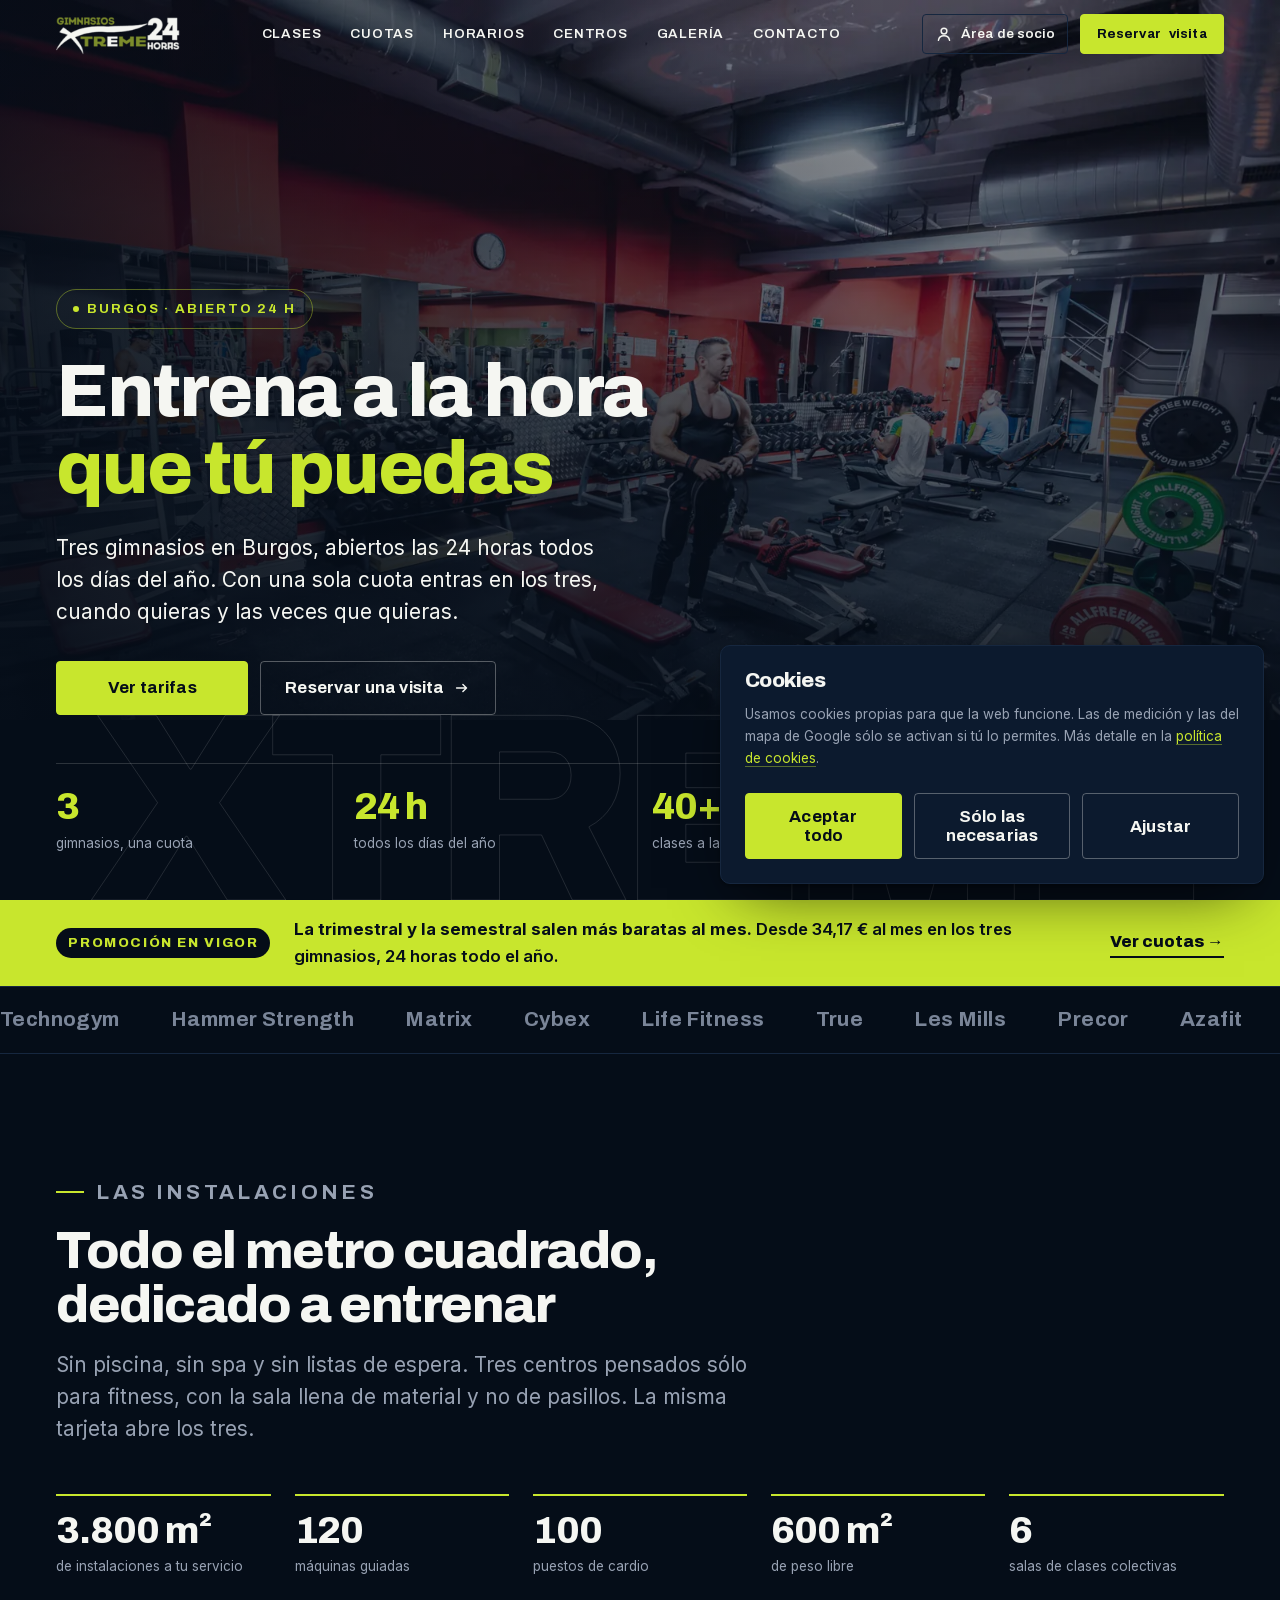
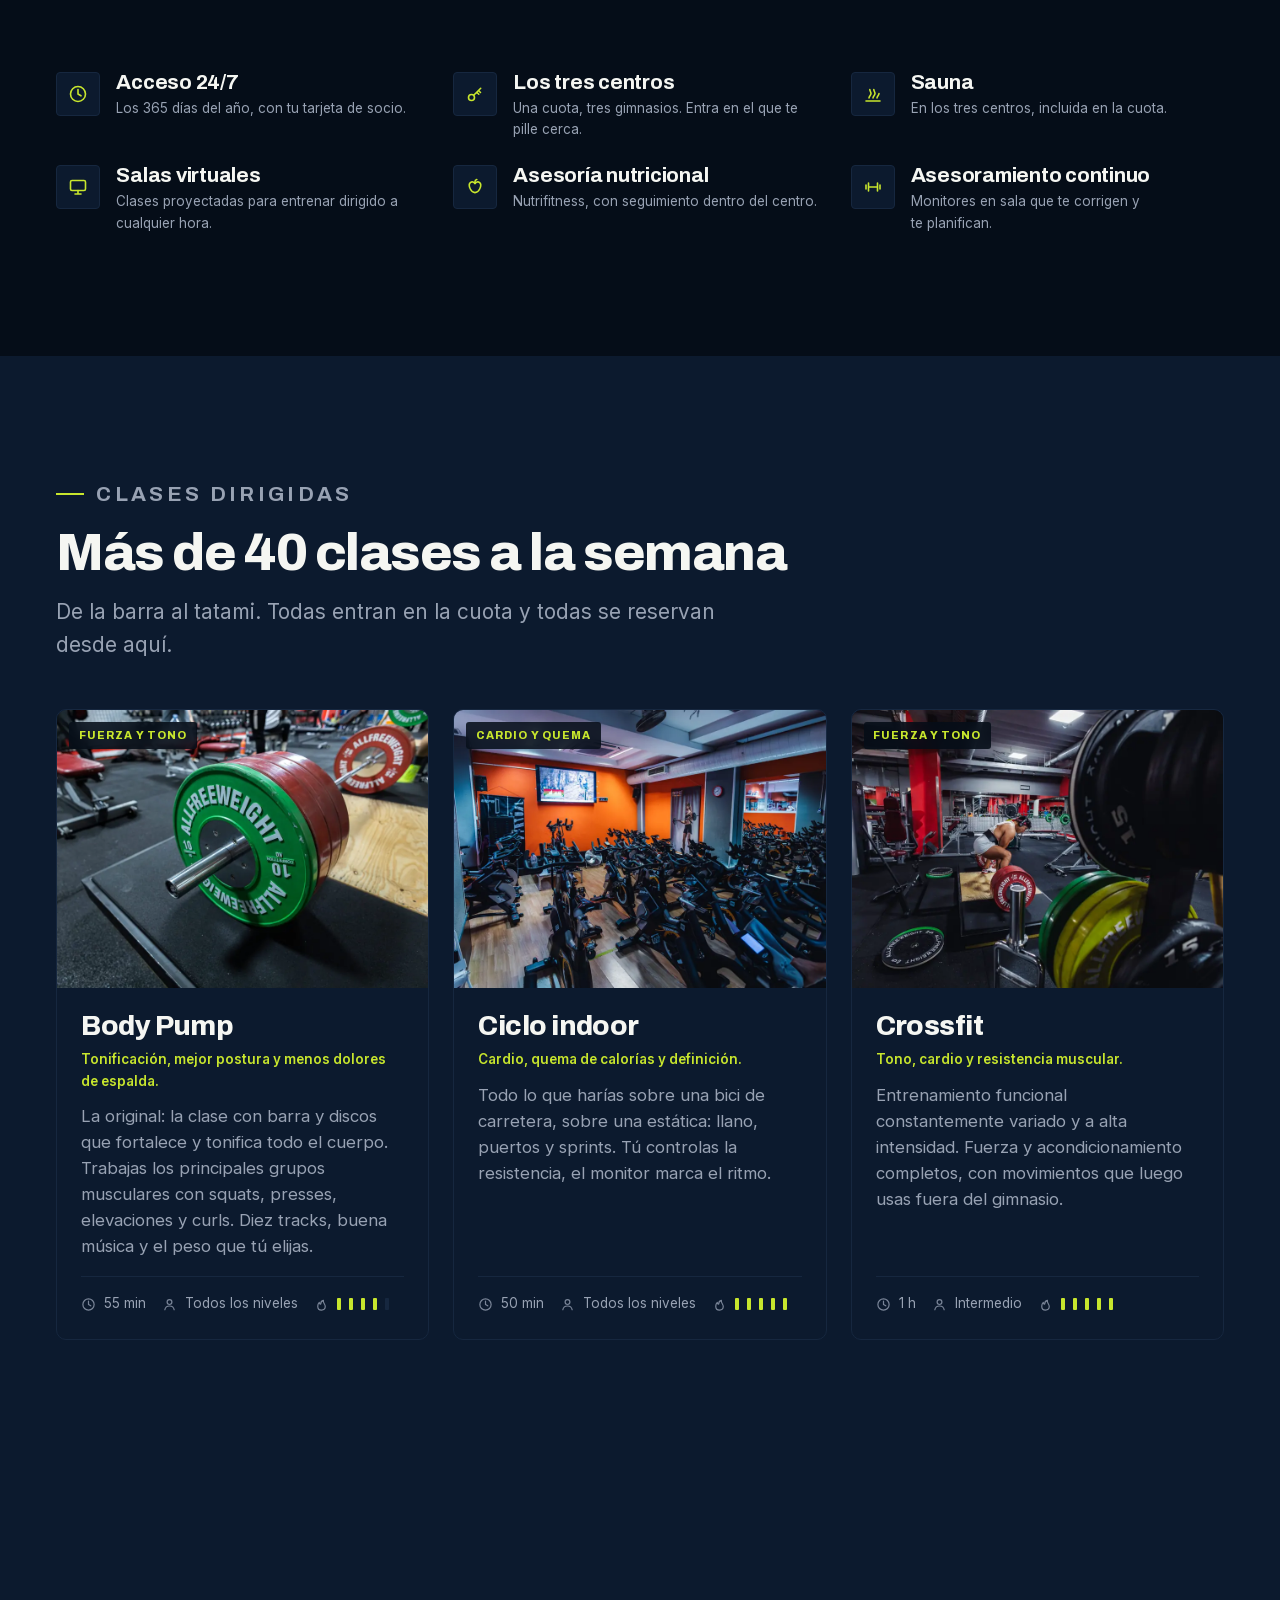
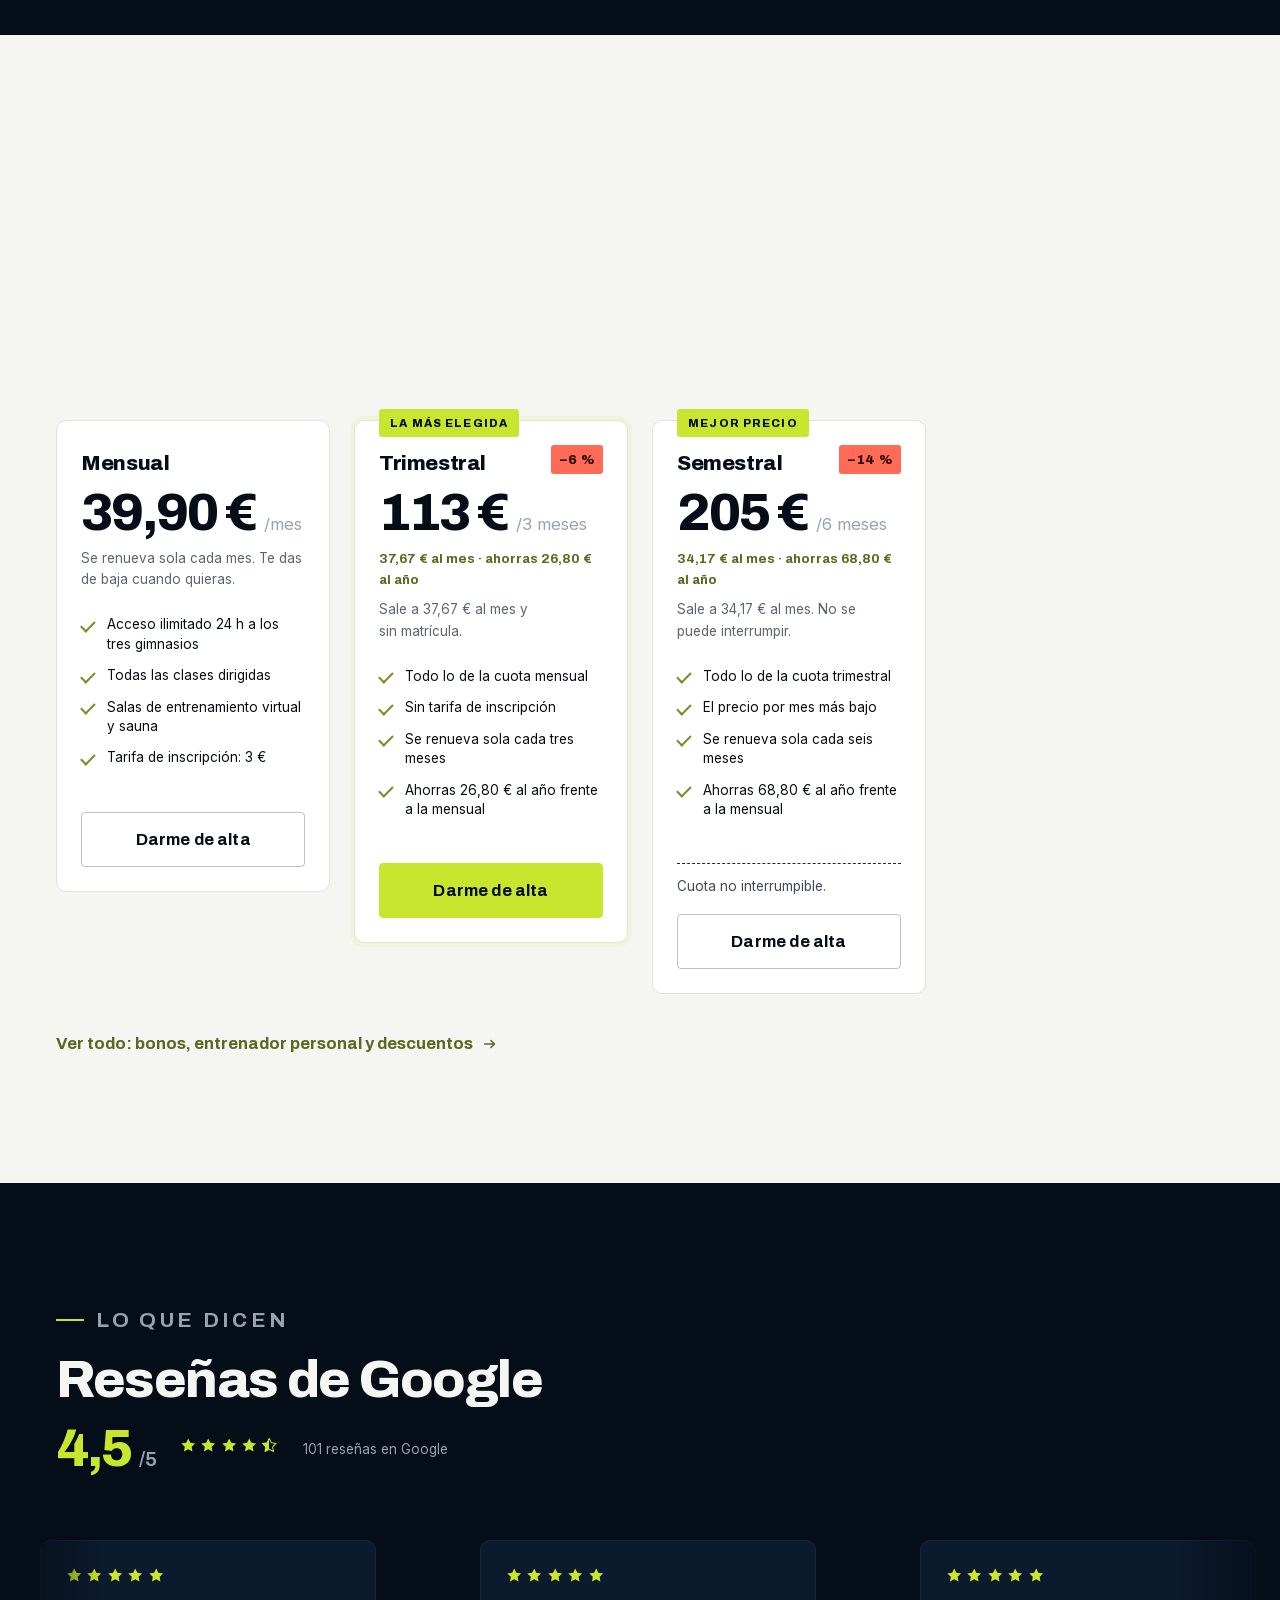
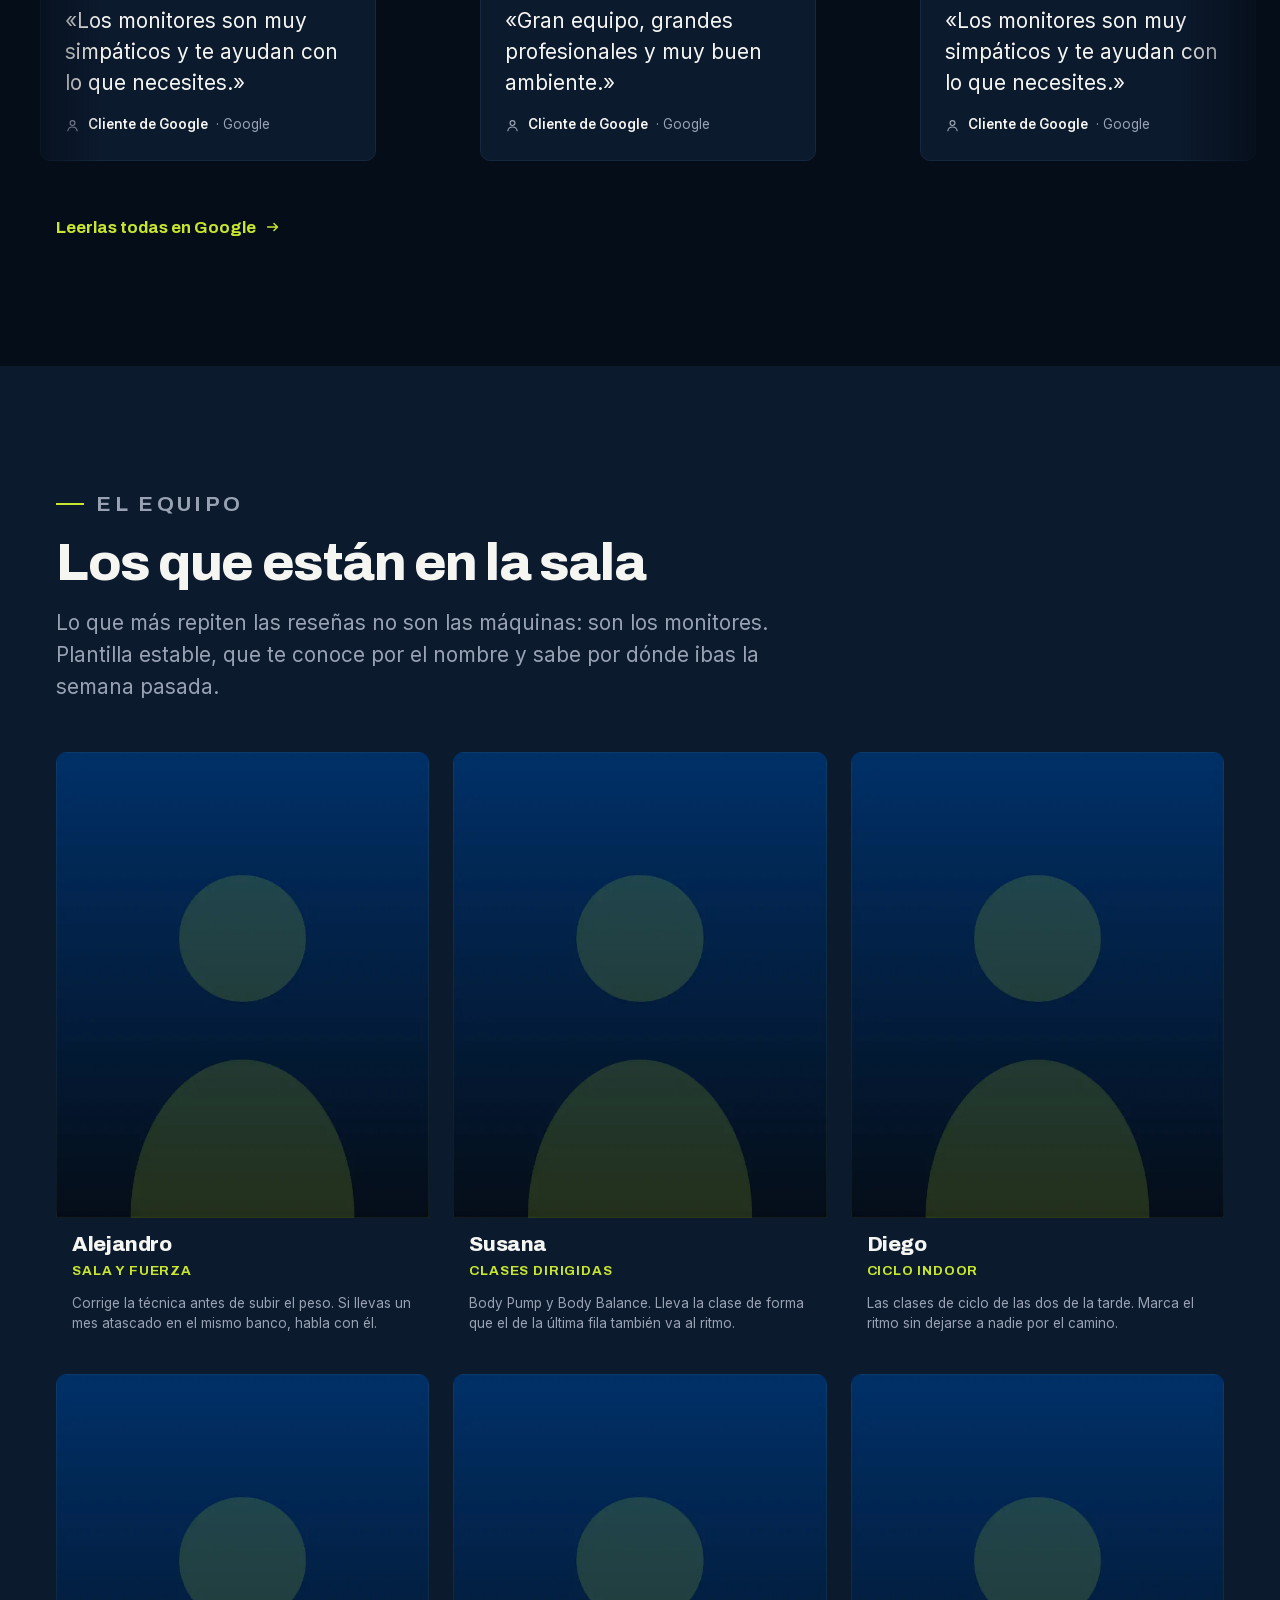
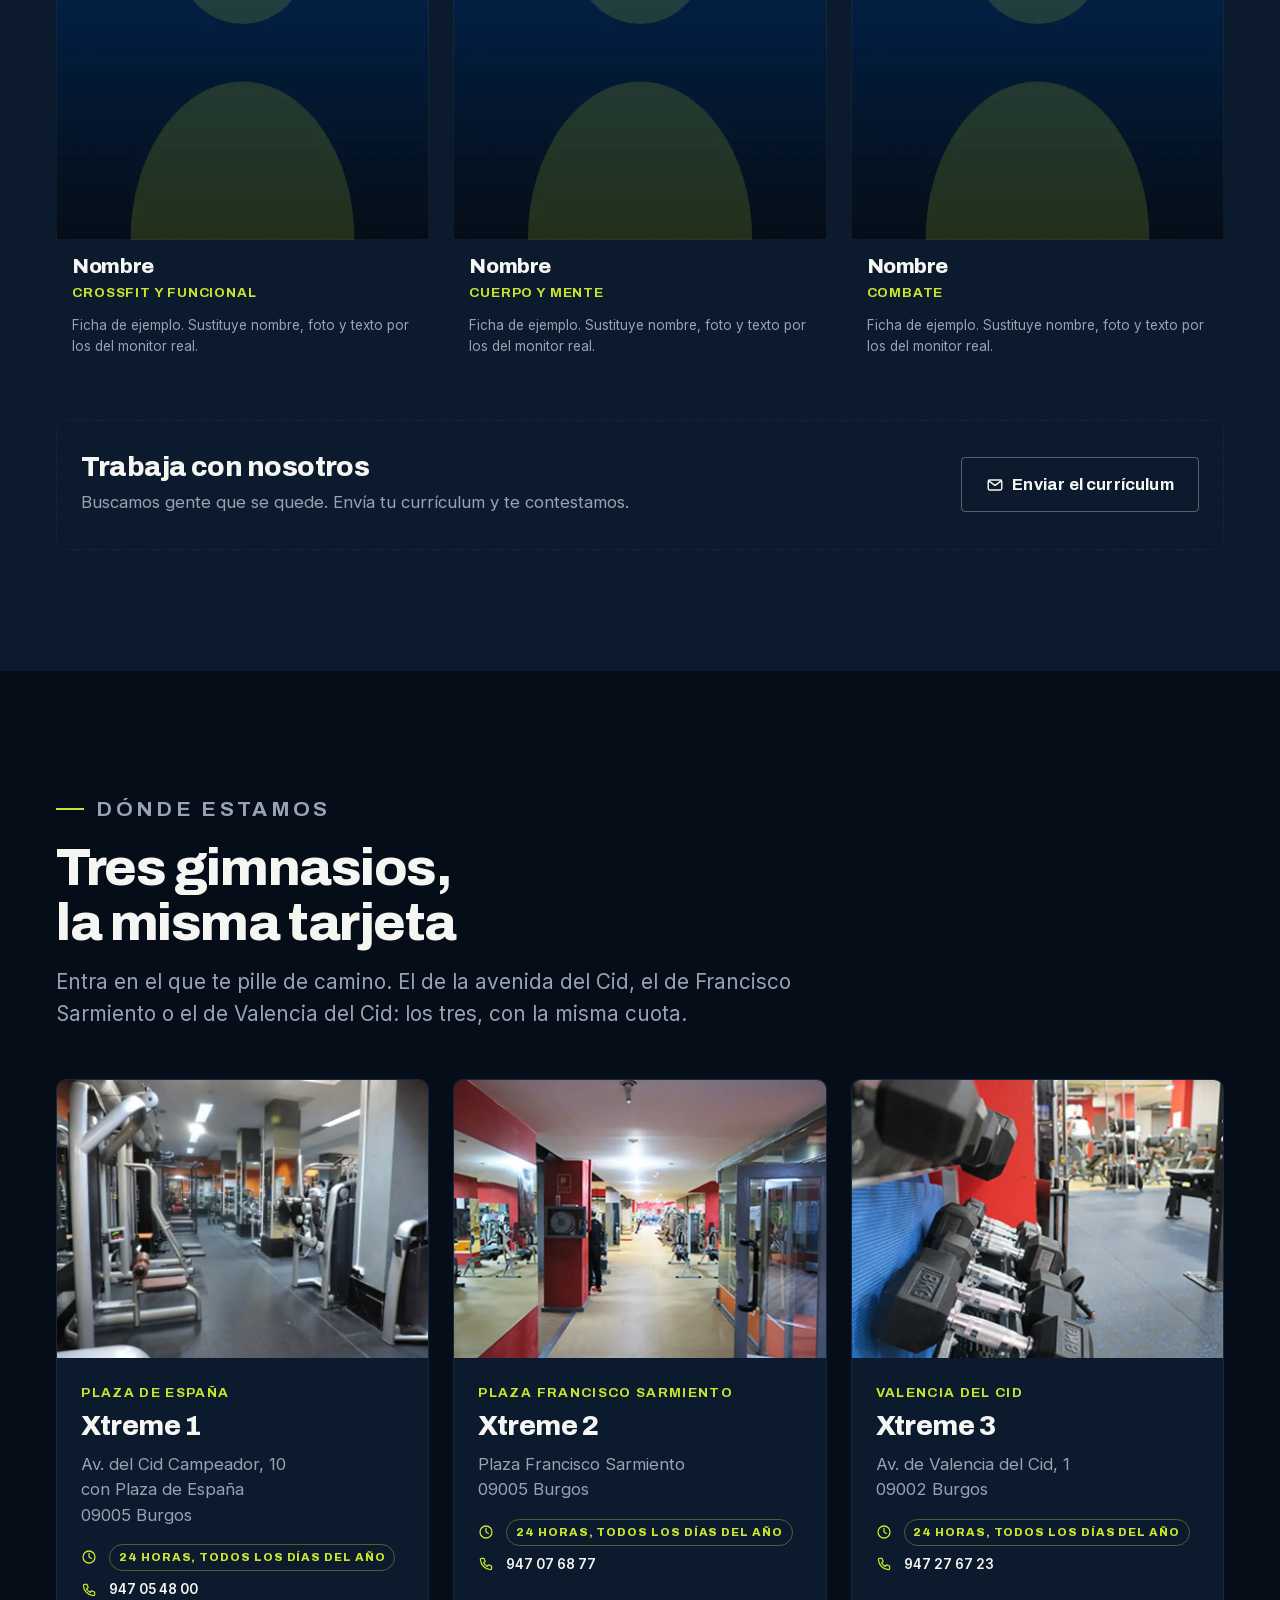
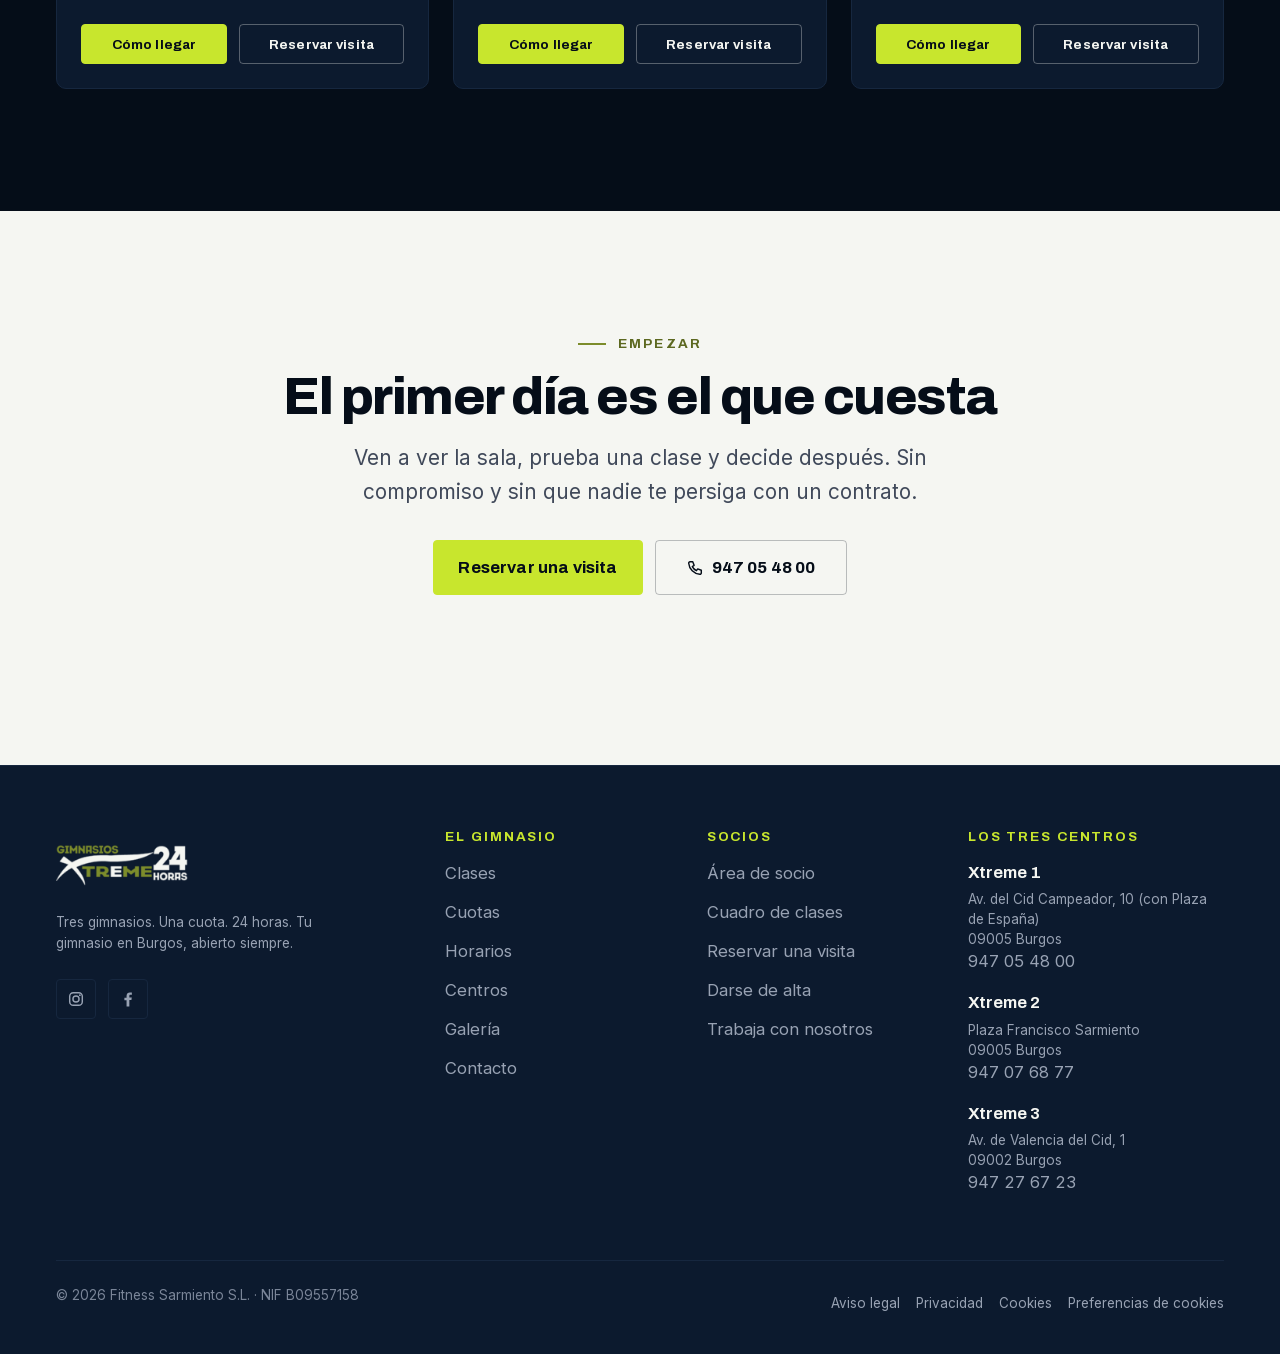
==== commit d70b75de: "Menú inferior con Reservar en el centro y «Más»; clases reservables hasta su hora - Móvil: menú infe" ====
--- a/index.html
+++ b/index.html
@@ -41,12 +41,12 @@
 <link rel="preload" as="font" type="font/woff2" href="./assets/fonts/archivo-latin.woff2" crossorigin>
 <link rel="preload" as="font" type="font/woff2" href="./assets/fonts/inter-latin.woff2" crossorigin>
 <link rel="preload" as="image" href="./assets/img/hero-poster.webp" type="image/webp" fetchpriority="high">
-<link rel="stylesheet" href="./assets/css/fuentes.css">
-<link rel="stylesheet" href="./assets/css/estilos.css">
+<link rel="stylesheet" href="./assets/css/fuentes.css?v=20260924d">
+<link rel="stylesheet" href="./assets/css/estilos.css?v=20260924d">
 <noscript><style>[data-anima]{opacity:1!important;transform:none!important}.intro,.intro-espacio{display:none!important}</style></noscript>
 
-<script src="./lib/manifest.js"></script>
-<script src="./lib/plantillas.js"></script>
+<script src="./lib/manifest.js?v=20260924d"></script>
+<script src="./lib/plantillas.js?v=20260924d"></script>
 
 <script type="application/ld+json">
 {
@@ -165,11 +165,11 @@
 
 <div data-pie></div>
 
-<script src="./assets/js/nucleo.js"></script>
-<script src="./assets/js/componentes.js"></script>
-<script src="./assets/js/intro.js"></script>
-<script src="./assets/js/portada.js"></script>
-<script src="./assets/js/secciones.js"></script>
-<script src="./assets/js/ocupacion.js"></script>
+<script src="./assets/js/nucleo.js?v=20260924d"></script>
+<script src="./assets/js/componentes.js?v=20260924d"></script>
+<script src="./assets/js/intro.js?v=20260924d"></script>
+<script src="./assets/js/portada.js?v=20260924d"></script>
+<script src="./assets/js/secciones.js?v=20260924d"></script>
+<script src="./assets/js/ocupacion.js?v=20260924d"></script>
 </body>
 </html>
--- a/assets/css/estilos.css
+++ b/assets/css/estilos.css
@@ -266,44 +266,72 @@
 }
 
 .marca { display: flex; align-items: center; flex: none; text-decoration: none; }
-.marca img { width: 118px; height: 59px; object-fit: contain; }
-@media (min-width: 64em) { .marca img { width: 132px; height: 66px; } }
-
+.marca img { width: 104px; height: 52px; object-fit: contain; }
+@media (min-width: 30em) { .marca img { width: 118px; height: 59px; } }
+@media (min-width: 64em) { .marca img { width: 124px; height: 62px; } }
+
+/* Menú de escritorio: aparece a partir de 64em. Por debajo de 80em el
+   teléfono se esconde y «Área de socio» se queda en icono, para que nada
+   se parta ni se amontone. */
 .navegacion { display: none; }
 @media (min-width: 64em) {
-  .navegacion { display: flex; align-items: center; gap: clamp(0.5rem, 1.4vw, 1.5rem); }
+  .navegacion {
+    display: flex; align-items: center; gap: clamp(0.25rem, 1vw, 1.1rem);
+    margin-inline: auto;
+  }
 }
 .navegacion a {
   font-family: var(--tipo-titulo); font-size: var(--t--1); font-weight: 600;
   letter-spacing: 0.06em; text-transform: uppercase;
   color: var(--hueso); text-decoration: none;
-  padding: var(--e-2) var(--e-1); position: relative;
+  padding: var(--e-2) var(--e-2); position: relative;
   white-space: nowrap;
+  transition: color var(--rapido) linear;
 }
 .navegacion a::after {
-  content: ''; position: absolute; left: var(--e-1); right: var(--e-1); bottom: 0;
+  content: ''; position: absolute; left: var(--e-2); right: var(--e-2); bottom: 0;
   height: 2px; background: var(--lima);
   transform: scaleX(0); transform-origin: left;
   transition: transform var(--medio) var(--curva);
 }
+.navegacion a:hover { color: var(--lima); }
 .navegacion a:hover::after, .navegacion a[aria-current='page']::after { transform: scaleX(1); }
 .navegacion a[aria-current='page'] { color: var(--lima); }
 
-.cabecera__acciones { display: flex; align-items: center; gap: var(--e-3); }
+.cabecera__acciones { display: flex; align-items: center; gap: var(--e-2); flex: none; }
+@media (min-width: 64em) { .cabecera__acciones { gap: var(--e-3); } }
 .cabecera__tel {
   display: none; align-items: center; gap: var(--e-2);
-  font-family: var(--tipo-titulo); font-weight: 700; font-size: var(--t-0);
+  font-family: var(--tipo-titulo); font-weight: 700; font-size: var(--t--1);
   color: var(--hueso); text-decoration: none; white-space: nowrap;
 }
-@media (min-width: 48em) { .cabecera__tel { display: inline-flex; } }
+@media (min-width: 90em) { .cabecera__tel { display: inline-flex; } }
 .cabecera__tel:hover { color: var(--lima); }
-.cabecera .boton { display: none; }
-@media (min-width: 64em) { .cabecera .boton { display: inline-flex; } }
+
+.cabecera__socio {
+  display: none; align-items: center; justify-content: center; gap: var(--e-2);
+  height: 2.5rem; min-width: 2.5rem; padding: 0 var(--e-2);
+  border: 1px solid var(--borde); border-radius: var(--radio);
+  color: var(--hueso); text-decoration: none; white-space: nowrap;
+  font-family: var(--tipo-titulo); font-size: var(--t--1); font-weight: 600;
+  transition: border-color var(--rapido) linear, color var(--rapido) linear;
+}
+.cabecera__socio span { display: none; }
+.cabecera__socio:hover, .cabecera__socio[aria-current='page'] { border-color: var(--lima); color: var(--lima); }
+@media (min-width: 64em) { .cabecera__socio { display: inline-flex; } }
+@media (min-width: 80em) { .cabecera__socio { padding: 0 var(--e-3); } .cabecera__socio span { display: inline; } }
+
+/* «Reservar» siempre a la vista, también en el móvil */
+.cabecera .cabecera__reservar { display: inline-flex; white-space: nowrap; }
+.cabecera__reservar span { display: none; }
+@media (min-width: 30em) { .cabecera__reservar span { display: inline; } }
+@media (max-width: 29.99em) { .cabecera .cabecera__reservar { padding-inline: 0.9rem; } }
+html.menu-abierto .cabecera__reservar { visibility: hidden; }
 
 /* botón hamburguesa */
 .hamburguesa {
   display: inline-flex; flex-direction: column; justify-content: center; gap: 5px;
-  width: 2.75rem; height: 2.75rem; padding: 0 0.55rem;
+  width: 2.75rem; height: 2.75rem; padding: 0 0.7rem;
   background: none; border: 1px solid var(--borde); border-radius: var(--radio);
   cursor: pointer;
 }
@@ -323,32 +351,119 @@
 .menu {
   position: fixed; inset: 0; z-index: 89;
   background: var(--tinta);
-  padding: calc(var(--cabecera) + var(--e-6)) var(--margen) var(--e-7);
+  padding: calc(var(--cabecera) + var(--e-4)) var(--margen) max(var(--e-5), env(safe-area-inset-bottom));
   display: flex; flex-direction: column;
-  overflow-y: auto;
+  overflow-y: auto; overscroll-behavior: contain;
   opacity: 0; visibility: hidden;
   transition: opacity var(--medio) var(--curva-suave), visibility var(--medio);
 }
 .menu[data-abierto='true'] { opacity: 1; visibility: visible; }
 @media (min-width: 64em) { .menu { display: none; } }
+
+.menu__estado {
+  display: inline-flex; align-items: center; gap: var(--e-2); align-self: flex-start;
+  margin: 0 0 var(--e-3); padding: 0.3rem 0.75rem; border-radius: 999px;
+  border: 1px solid color-mix(in srgb, var(--exito) 40%, transparent);
+  color: var(--exito); font-size: var(--t--1); font-weight: 600;
+}
+.menu__estado i { width: 0.5rem; height: 0.5rem; border-radius: 50%; background: var(--exito); animation: late 2s ease-in-out infinite; }
+@keyframes late { 50% { opacity: 0.35; } }
+
 .menu nav { display: flex; flex-direction: column; }
 .menu nav a {
-  font-family: var(--tipo-titulo); font-size: var(--t-3); font-weight: 800;
-  letter-spacing: -0.02em; text-decoration: none;
-  padding: var(--e-3) 0; border-bottom: 1px solid var(--borde);
-  display: flex; align-items: baseline; gap: var(--e-4);
-  opacity: 0; transform: translateY(12px);
-}
-.menu[data-abierto='true'] nav a { animation: entra-menu 420ms var(--curva) forwards; }
-.menu nav a span {
-  font-size: var(--t--1); font-weight: 600; color: var(--gris-claro);
-  font-variant-numeric: tabular-nums;
-}
-.menu nav a[aria-current='page'] { color: var(--lima); }
+  display: grid; grid-template-columns: 2.5rem minmax(0, 1fr) auto; align-items: center; gap: var(--e-3);
+  padding: 0.7rem 0; border-bottom: 1px solid var(--borde);
+  color: var(--hueso); text-decoration: none;
+  opacity: 0; transform: translateY(10px);
+}
+.menu[data-abierto='true'] nav a { animation: entra-menu 380ms var(--curva) forwards; }
+.menu__icono {
+  width: 2.5rem; height: 2.5rem; display: grid; place-items: center;
+  border-radius: var(--radio-g); background: var(--superficie); color: var(--lima);
+}
+.menu__txt b {
+  display: block; font-family: var(--tipo-titulo); font-size: var(--t-2); font-weight: 800;
+  letter-spacing: -0.02em; line-height: 1.1;
+}
+.menu__txt small { display: block; font-size: var(--t--1); color: var(--texto-suave); margin-top: 0.15rem; }
+.menu nav a > svg { color: var(--gris-claro); transition: transform var(--rapido) var(--curva); }
+.menu nav a:active > svg, .menu nav a:hover > svg { transform: translateX(3px); color: var(--lima); }
+.menu nav a[aria-current='page'] .menu__txt b { color: var(--lima); }
+.menu nav a[aria-current='page'] .menu__icono { background: var(--lima); color: var(--tinta); }
 @keyframes entra-menu { to { opacity: 1; transform: none; } }
-.menu__pie { margin-top: auto; padding-top: var(--e-6); }
-.menu__pie .boton { width: 100%; margin-bottom: var(--e-3); }
-.menu__pie p { color: var(--texto-suave); font-size: var(--t--1); }
+
+.menu__pie { margin-top: auto; padding-top: var(--e-5); display: grid; gap: var(--e-3); }
+.menu__pie .boton { width: 100%; gap: var(--e-2); }
+.menu__atajos { display: grid; grid-template-columns: repeat(3, 1fr); gap: var(--e-2); }
+.menu__atajos a {
+  display: grid; justify-items: center; gap: 0.35rem; padding: var(--e-3) var(--e-1);
+  border: 1px solid var(--borde); border-radius: var(--radio-g);
+  color: var(--hueso); text-decoration: none; text-align: center;
+  font-size: var(--t--1); font-weight: 600;
+}
+.menu__atajos a svg { color: var(--lima); }
+.menu__atajos a:hover { border-color: var(--lima); }
+.menu__pie p { color: var(--texto-suave); font-size: var(--t--1); margin: 0; text-align: center; }
+
+@media (prefers-reduced-motion: reduce) {
+  .menu__estado i { animation: none; }
+  .menu nav a { opacity: 1; transform: none; }
+  .menu[data-abierto='true'] nav a { animation: none; }
+}
+
+/* Menú inferior del móvil (como el del panel): Clases, Horarios, Reservar
+   en el centro, Cuotas y «Más», que abre el menú completo. Con él, la
+   cabecera se queda solo con el logotipo y el botón del menú. */
+.pestanas { display: none; }
+@media (max-width: 63.99em) {
+  .pestanas {
+    position: fixed; z-index: 91; left: 0; right: 0; bottom: 0;
+    display: grid; grid-template-columns: repeat(5, 1fr); align-items: end;
+    padding: 0.4rem 0.25rem max(0.4rem, env(safe-area-inset-bottom));
+    background: color-mix(in srgb, var(--tinta) 95%, transparent);
+    backdrop-filter: blur(14px); -webkit-backdrop-filter: blur(14px);
+    border-top: 1px solid var(--borde);
+  }
+  .pestanas a, .pestanas button {
+    display: grid; justify-items: center; gap: 0.2rem; padding: 0.2rem 0.1rem;
+    background: none; border: 0; font: inherit; cursor: pointer;
+    font-size: 0.7rem; font-weight: 600; color: var(--texto-suave); text-decoration: none;
+    -webkit-tap-highlight-color: transparent;
+  }
+  .pestanas a > span, .pestanas button > span {
+    display: grid; place-items: center; width: 3.1rem; height: 1.9rem; border-radius: 999px;
+    transition: background var(--rapido) linear, color var(--rapido) linear;
+  }
+  .pestanas a[aria-current='page'], .pestanas button[data-actual='true'], .pestanas button[aria-expanded='true'] { color: var(--hueso); }
+  .pestanas a[aria-current='page'] > span,
+  .pestanas button[data-actual='true'] > span,
+  .pestanas button[aria-expanded='true'] > span { background: var(--pizarra); color: var(--lima); }
+
+  /* Reservar: botón redondo en el centro, un poco por encima de la barra */
+  .pestanas a.pestanas__destacada { color: var(--lima); }
+  .pestanas a.pestanas__destacada > span {
+    width: 3.4rem; height: 3.4rem; margin-top: -1.4rem;
+    background: var(--lima); color: var(--tinta);
+    box-shadow: 0 0 0 4px var(--tinta), 0 8px 20px -6px color-mix(in srgb, var(--lima) 55%, transparent);
+  }
+  .pestanas a.pestanas__destacada[aria-current='page'] > span { background: var(--lima); color: var(--tinta); }
+
+  /* «Más»: tres rayas que se convierten en X con el menú abierto */
+  .pestanas__mas > span { display: flex !important; flex-direction: column; justify-content: center; align-items: center; gap: 4px; }
+  .pestanas__mas i { display: block; width: 18px; height: 2px; border-radius: 2px; background: currentColor;
+    transition: transform var(--medio) var(--curva), opacity var(--rapido) linear; }
+  .pestanas__mas[aria-expanded='true'] i:nth-child(1) { transform: translateY(6px) rotate(45deg); }
+  .pestanas__mas[aria-expanded='true'] i:nth-child(2) { opacity: 0; }
+  .pestanas__mas[aria-expanded='true'] i:nth-child(3) { transform: translateY(-6px) rotate(-45deg); }
+
+  body.con-pestanas { padding-bottom: calc(4.6rem + env(safe-area-inset-bottom)); }
+  body.con-pestanas .galletas { bottom: calc(5.2rem + env(safe-area-inset-bottom)); }
+  body.con-pestanas .galletas:not([data-visible="true"]) { transform: translateY(calc(100% + 7rem + env(safe-area-inset-bottom))); }
+  body.con-pestanas .cabecera .cabecera__reservar { display: none; }
+  /* con el menú abierto, la barra sigue a la vista (con «Más» en X) y el menú deja sitio */
+  body.con-pestanas .menu { padding-bottom: calc(5.5rem + env(safe-area-inset-bottom)); }
+}
+@media (prefers-reduced-motion: reduce) { .pestanas__mas i { transition: none; } }
 
 /* ------------------------------------------------- intro cinematográfica */
 .intro {
@@ -685,6 +800,17 @@
   font-size: var(--t-0); color: var(--gris-claro);
   text-decoration: line-through; text-decoration-thickness: 1.5px;
   font-variant-numeric: tabular-nums;
+}
+/* Equivalente mensual y ahorro: es el argumento de venta de las cuotas largas */
+.plan__mes {
+  font-family: var(--tipo-titulo); font-size: var(--t--1); font-weight: 700;
+  color: var(--lima); margin: 0 0 var(--e-2);
+}
+.seccion--clara .plan__mes { color: var(--oliva-texto); }
+.plan__nota {
+  font-size: var(--t--1); color: var(--gris-claro);
+  margin: 0 0 var(--e-4); padding-top: var(--e-3);
+  border-top: 1px dashed var(--borde);
 }
 .plan__resumen { font-size: var(--t--1); color: var(--texto-suave); margin-bottom: var(--e-5); }
 .seccion--clara .plan__resumen { color: #5A6472; }
@@ -984,6 +1110,19 @@
 .sesion .boton { grid-column: 1 / -1; }
 @media (min-width: 56em) { .sesion .boton { grid-column: auto; } }
 .sesion[data-reservada='true'] { background: color-mix(in srgb, var(--lima) 6%, transparent); }
+.sesion[data-pasada='true'] { opacity: 0.45; }
+.sesion__aviso { font-size: var(--t--1); color: var(--texto-suave); white-space: nowrap; }
+/* Móvil: hora a la izquierda, la clase y sus plazas en medio y el botón a la
+   derecha, a la altura del pulgar. Una clase = un bloque compacto. */
+@media (max-width: 55.99em) {
+  .sesion { grid-template-columns: 3.6rem minmax(0, 1fr) auto; gap: var(--e-1) var(--e-3); padding: var(--e-3) 0; }
+  .sesion__hora { grid-row: 1 / span 2; align-self: start; font-size: var(--t-0); padding-top: 0.15rem; }
+  .sesion__info { grid-column: 2; }
+  .sesion__info b { font-size: var(--t-0); }
+  .sesion__plazas { grid-column: 2; }
+  .sesion .boton, .sesion .sesion__aviso { grid-column: 3; grid-row: 1 / span 2; align-self: center; }
+  .sesion .boton { min-height: 2.75rem; }
+}
 
 /* ---------------------------------------------------------------- galería */
 .galeria {
@@ -1315,9 +1454,17 @@
 .panel__estado[data-sucio='true'] { color: var(--lima); }
 .panel__estado[data-sucio='true'] i { background: var(--lima); }
 
+/* Altura de la barra fija: de aquí cuelgan todos los `sticky` del panel. */
+:root { --panel-barra: 5.25rem; }
+
+/* El panel es una herramienta, no una página de lectura: no tiene por qué
+   respetar el ancho editorial de 78rem. Con el tope normal, las tres columnas
+   (lista, ficha y vista previa) no caben ni en una pantalla de 1440. */
+.contenedor--panel { max-width: 108rem; }
+
 .panel__cuerpo { display: grid; gap: var(--e-6); align-items: start; }
 @media (min-width: 62em) {
-  .panel__cuerpo { grid-template-columns: 14rem 1fr; gap: var(--e-7); }
+  .panel__cuerpo { grid-template-columns: 13rem minmax(0, 1fr); gap: var(--e-6); }
 }
 
 /* -------------------------------------------------------- navegación lateral */
@@ -1326,17 +1473,22 @@
   overflow-x: auto; scrollbar-width: thin;
   border-bottom: 1px solid var(--borde);
   padding-bottom: var(--e-2);
+  /* se difumina por la derecha para que se vea que hay más secciones */
+  -webkit-mask-image: linear-gradient(90deg, #000 88%, transparent);
+  mask-image: linear-gradient(90deg, #000 88%, transparent);
 }
 @media (min-width: 62em) {
   .panel__nav {
-    position: sticky; top: calc(var(--e-8) + var(--e-4));
+    position: sticky; top: var(--panel-barra);
     flex-direction: column; overflow: visible; border-bottom: 0; padding-bottom: 0;
+    -webkit-mask-image: none; mask-image: none;
   }
+  .panel__nav button { width: 100%; }
 }
 .panel__nav button {
   flex: none;
   display: flex; align-items: center; gap: var(--e-3);
-  width: 100%; min-height: 2.75rem;
+  width: auto; min-height: 2.75rem;
   padding: var(--e-2) var(--e-3);
   background: none; border: 0; border-radius: var(--radio);
   color: var(--texto-suave); cursor: pointer; text-align: left;
@@ -1360,15 +1512,28 @@
 .panel__titulo p { color: var(--texto-suave); font-size: var(--t--1); margin: 0; max-width: 62ch; }
 
 /* ------------------------------------------------------------ lista+detalle */
+/* Las rejillas del panel van anidadas unas dentro de otras, así que NO pueden
+   medirse contra la ventana: lo que importa es el hueco que le queda a cada una
+   después de la barra lateral y de la lista. De ahí las consultas de contenedor.
+   Con media queries pasaba que a 1440 px los campos acababan a 230 px. */
+#pn-zona { container-type: inline-size; container-name: zona; }
+
 .coleccion { display: grid; gap: var(--e-5); align-items: start; }
-@media (min-width: 76em) { .coleccion { grid-template-columns: 17rem 1fr; } }
+@container zona (min-width: 52rem) {
+  .coleccion { grid-template-columns: 16.5rem minmax(0, 1fr); }
+}
 
 .coleccion__lista {
   background: var(--superficie); border: 1px solid var(--borde);
   border-radius: var(--radio-g); padding: var(--e-2);
-  max-height: 32rem; overflow-y: auto;
-}
-@media (min-width: 76em) { .coleccion__lista { position: sticky; top: 7rem; max-height: calc(100vh - 9rem); } }
+  max-height: 26rem; overflow-y: auto;
+}
+@container zona (min-width: 52rem) {
+  .coleccion__lista {
+    position: sticky; top: var(--panel-barra);
+    max-height: calc(100vh - var(--panel-barra) - 6rem);
+  }
+}
 
 .item {
   display: flex; align-items: center; gap: var(--e-3);
@@ -1380,24 +1545,24 @@
 .item:hover { background: var(--pizarra); }
 .item[aria-current='true'] { background: color-mix(in srgb, var(--lima) 14%, transparent); box-shadow: inset 2px 0 0 var(--lima); }
 .item__foto {
-  width: 2.75rem; height: 2.75rem; flex: none;
+  width: 2.25rem; height: 2.25rem; flex: none;
   border-radius: var(--radio); overflow: hidden; background: var(--pizarra);
   display: grid; place-items: center; color: var(--gris-claro);
 }
 .item__foto img { width: 100%; height: 100%; object-fit: cover; }
 .item__txt { min-width: 0; flex: 1; }
 .item__txt b {
-  display: block; font-family: var(--tipo-titulo); font-size: var(--t-0); font-weight: 700;
+  display: block; font-family: var(--tipo-titulo); font-size: 0.92rem; font-weight: 700;
   overflow: hidden; text-overflow: ellipsis; white-space: nowrap;
 }
 .item__txt span {
-  display: block; font-size: var(--t--1); color: var(--texto-suave);
+  display: block; font-size: 0.76rem; color: var(--texto-suave);
   overflow: hidden; text-overflow: ellipsis; white-space: nowrap;
 }
 .item__marca {
-  flex: none; font-size: 0.66rem; font-weight: 800; letter-spacing: 0.06em;
+  flex: none; font-size: 0.58rem; font-weight: 800; letter-spacing: 0.04em;
   text-transform: uppercase; font-family: var(--tipo-titulo);
-  padding: 0.12rem 0.4rem; border-radius: 3px;
+  padding: 0.1rem 0.3rem; border-radius: 3px;
   background: color-mix(in srgb, var(--lima) 18%, transparent); color: var(--lima);
 }
 .item__marca[data-tono='aviso'] { background: color-mix(in srgb, var(--alerta) 18%, transparent); color: var(--alerta); }
@@ -1409,12 +1574,20 @@
 .coleccion__acciones .boton { flex: 1 1 auto; }
 
 /* ------------------------------------------------------------------ detalle */
+#pn-detalle { container-type: inline-size; container-name: ficha; }
+
 .detalle { display: grid; gap: var(--e-5); align-items: start; }
-@media (min-width: 90em) { .detalle { grid-template-columns: 1fr 21rem; } }
+/* La vista previa sólo se pone al lado cuando queda sitio para las dos cosas;
+   si no, va debajo, con el ancho de una tarjeta y no estirada a toda la fila. */
+@container ficha (min-width: 47rem) {
+  .detalle { grid-template-columns: minmax(0, 1fr) 17rem; }
+}
 
 .detalle__caja {
   background: var(--superficie); border: 1px solid var(--borde);
   border-radius: var(--radio-g); padding: var(--e-5);
+  container-type: inline-size; container-name: caja;
+  min-width: 0;
 }
 .detalle__cabecera {
   display: flex; flex-wrap: wrap; align-items: center; gap: var(--e-3);
@@ -1430,14 +1603,20 @@
   padding-bottom: var(--e-2); border-bottom: 1px solid var(--borde);
 }
 .detalle__campos { display: grid; gap: var(--e-4); }
-@media (min-width: 52em) { .detalle__campos--2 { grid-template-columns: 1fr 1fr; } }
+/* Dos columnas sólo si cada una se queda por encima de ~19rem: por debajo de eso
+   un campo de texto no sirve para escribir. */
+@container caja (min-width: 36rem) {
+  .detalle__campos--2 { grid-template-columns: 1fr 1fr; }
+}
 .detalle__campos .ancho { grid-column: 1 / -1; }
 
 /* vista previa pegajosa */
 .vista {
-  position: sticky; top: 7rem;
+  position: sticky; top: var(--panel-barra);
   border: 1px dashed var(--borde); border-radius: var(--radio-g);
   padding: var(--e-4);
+  max-width: 22rem;      /* apilada, se queda con ancho de tarjeta */
+  justify-self: start;
 }
 .vista__titulo {
   display: flex; align-items: center; gap: var(--e-2);
@@ -1480,7 +1659,7 @@
 /* Zona de arrastre + miniatura. La foto se recorta y se convierte aquí mismo:
    el navegador sabe hacerlo con un canvas, así que no hace falta servidor. */
 .imagen {
-  display: grid; grid-template-columns: 5.5rem 1fr; gap: var(--e-4); align-items: start;
+  display: grid; grid-template-columns: 4.5rem minmax(0, 1fr); gap: var(--e-3); align-items: start;
   border: 1px dashed var(--borde); border-radius: var(--radio-g);
   padding: var(--e-3);
   transition: border-color var(--rapido) linear, background var(--rapido) linear;
@@ -1554,7 +1733,7 @@
 
 /* --------------------------------------------------------------- portada */
 .repaso { display: grid; gap: var(--e-4); }
-@media (min-width: 52em) { .repaso { grid-template-columns: repeat(2, 1fr); } }
+@container zona (min-width: 44rem) { .repaso { grid-template-columns: repeat(2, 1fr); } }
 .repaso__ficha {
   background: var(--superficie); border: 1px solid var(--borde);
   border-radius: var(--radio-g); padding: var(--e-5);
@@ -1580,12 +1759,22 @@
 }
 
 .numeros { display: grid; grid-template-columns: repeat(2, 1fr); gap: var(--e-4); }
-@media (min-width: 40em) { .numeros { grid-template-columns: repeat(4, 1fr); } }
+@container zona (min-width: 38rem) { .numeros { grid-template-columns: repeat(4, 1fr); } }
 .numero b {
   display: block; font-family: var(--tipo-titulo); font-size: var(--t-3);
   font-weight: 800; line-height: 1; color: var(--lima);
 }
 .numero span { display: block; font-size: var(--t--1); color: var(--texto-suave); margin-top: var(--e-1); }
+
+/* Navegadores sin consultas de contenedor: nos apoyamos en la ventana, que es
+   peor pero se acerca lo suficiente. */
+@supports not (container-type: inline-size) {
+  @media (min-width: 72em) { .coleccion { grid-template-columns: 16.5rem minmax(0, 1fr); } }
+  @media (min-width: 96em) { .detalle { grid-template-columns: minmax(0, 1fr) 17rem; } }
+  @media (min-width: 82em) { .detalle__campos--2 { grid-template-columns: 1fr 1fr; } }
+  @media (min-width: 52em) { .repaso { grid-template-columns: repeat(2, 1fr); } }
+  @media (min-width: 40em) { .numeros { grid-template-columns: repeat(4, 1fr); } }
+}
 
 /* --------------------------------------------------------------- publicar */
 .publicar {
@@ -1791,3 +1980,20 @@
   .seccion { padding-block: 1.5rem; }
   a[href^='http']::after { content: ' (' attr(href) ')'; font-size: 0.75em; color: #555; }
 }
+
+/* Clases a dos columnas en el móvil: tarjeta compacta (foto, nombre, resumen
+   y datos). El texto largo se queda para pantallas grandes. */
+@media (max-width: 47.99em) {
+  .rejilla:has(> .clase) { grid-template-columns: repeat(2, minmax(0, 1fr)); gap: var(--e-3); }
+  .rejilla > .clase .tarjeta__cuerpo { padding: var(--e-3); }
+  .rejilla > .clase h3 { font-size: var(--t-0); line-height: 1.2; margin-bottom: var(--e-1); }
+  .rejilla > .clase .clase__resumen {
+    font-size: 0.8rem; line-height: 1.35; margin-bottom: var(--e-2);
+    display: -webkit-box; -webkit-line-clamp: 3; -webkit-box-orient: vertical; overflow: hidden;
+  }
+  .rejilla > .clase .clase__texto { display: none; }
+  .rejilla > .clase .clase__pie { gap: 0.3rem var(--e-2); font-size: 0.72rem; margin-top: auto; }
+  .rejilla > .clase .clase__pie > span:nth-child(2) { display: none; }   /* el nivel, en la ficha grande */
+  .rejilla > .clase .clase__categoria { font-size: 0.6rem; padding: 0.2rem 0.45rem; top: var(--e-2); left: var(--e-2); }
+  .rejilla > .clase .clase__lupa { width: 2rem; height: 2rem; top: var(--e-2); right: var(--e-2); }
+}
